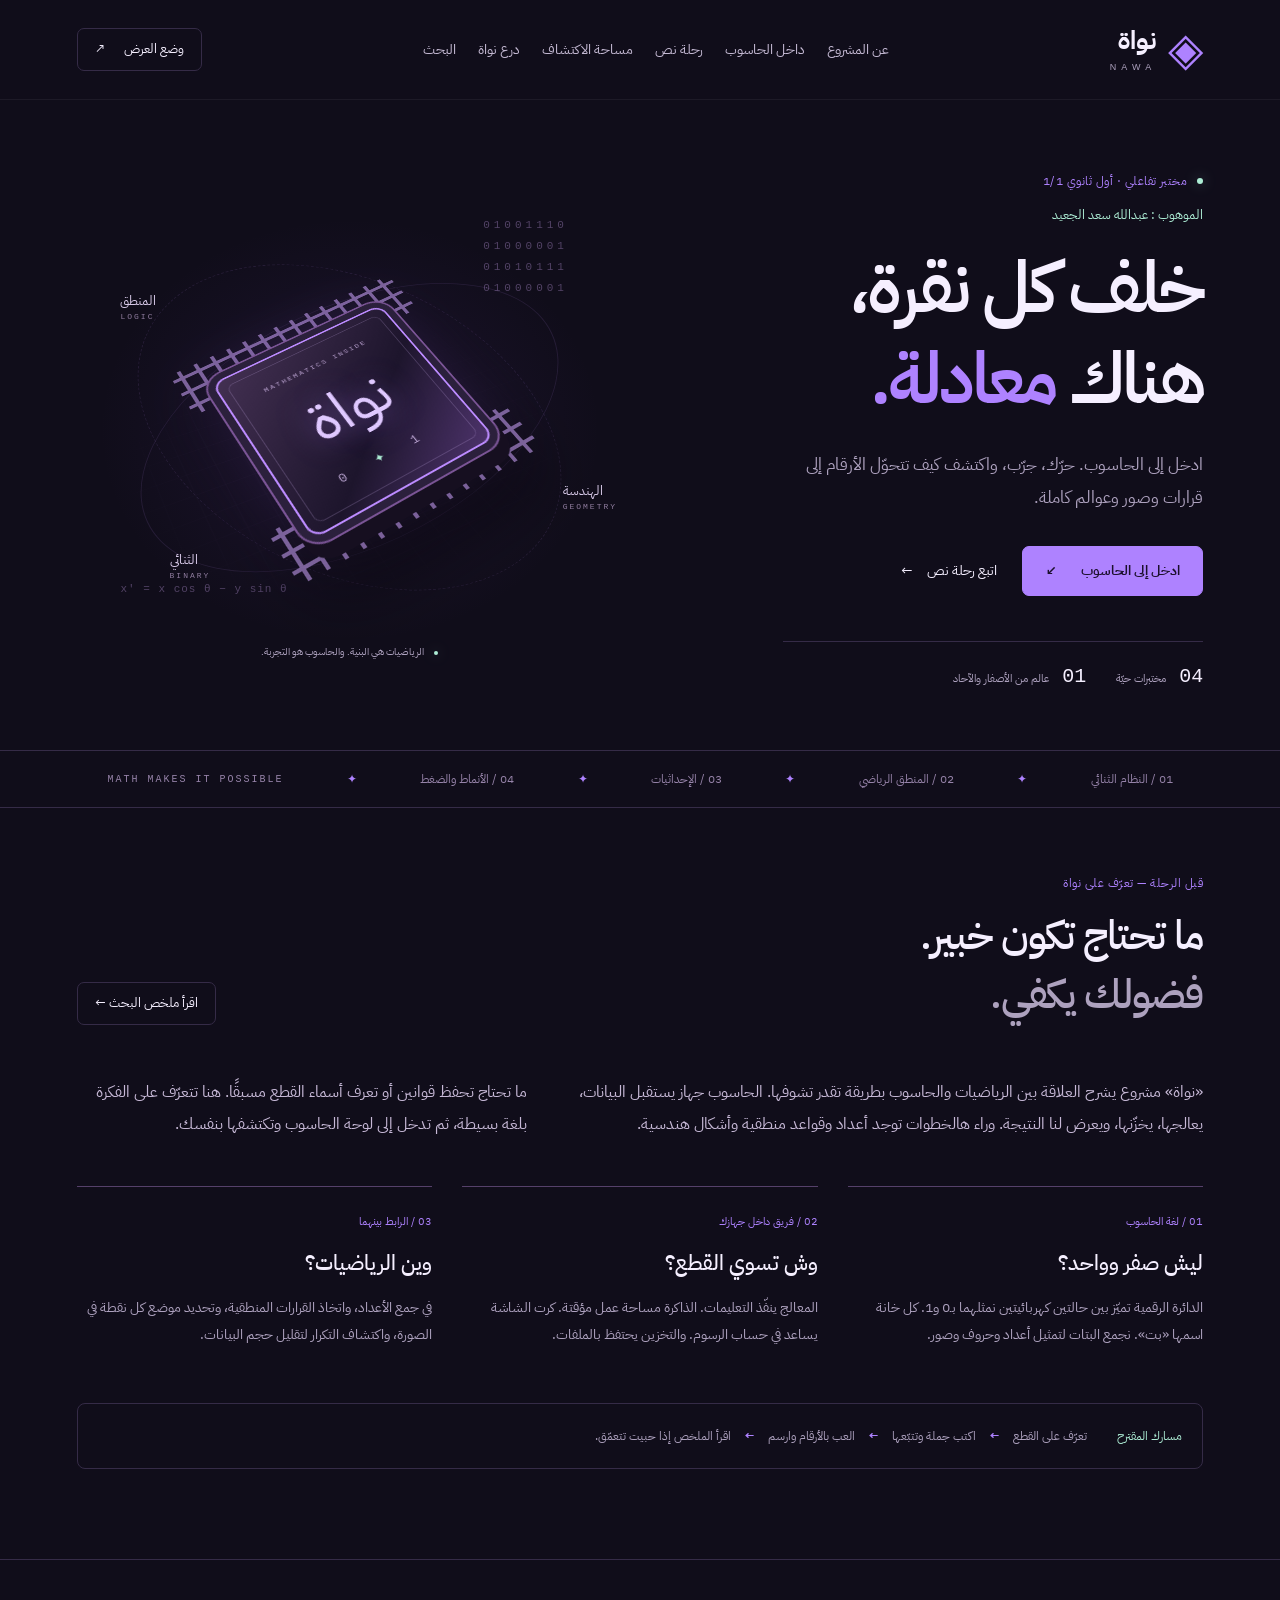
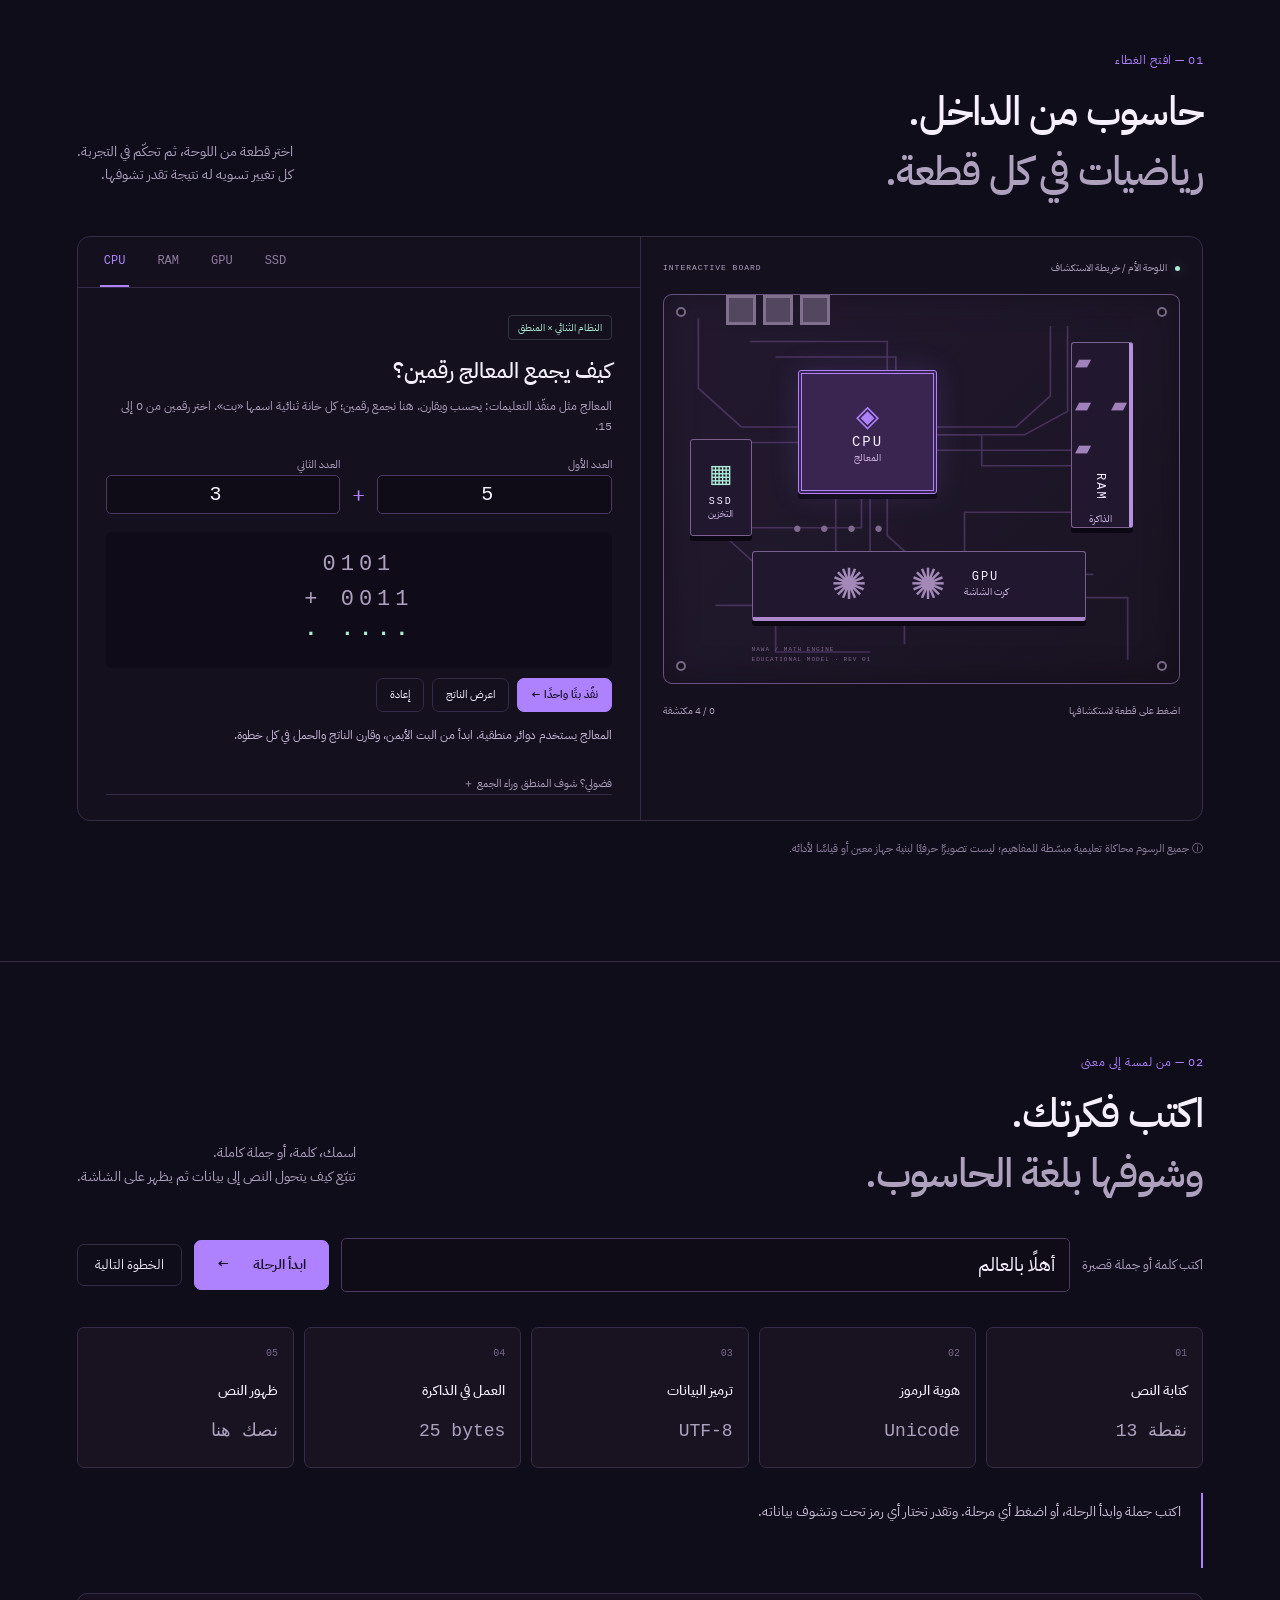
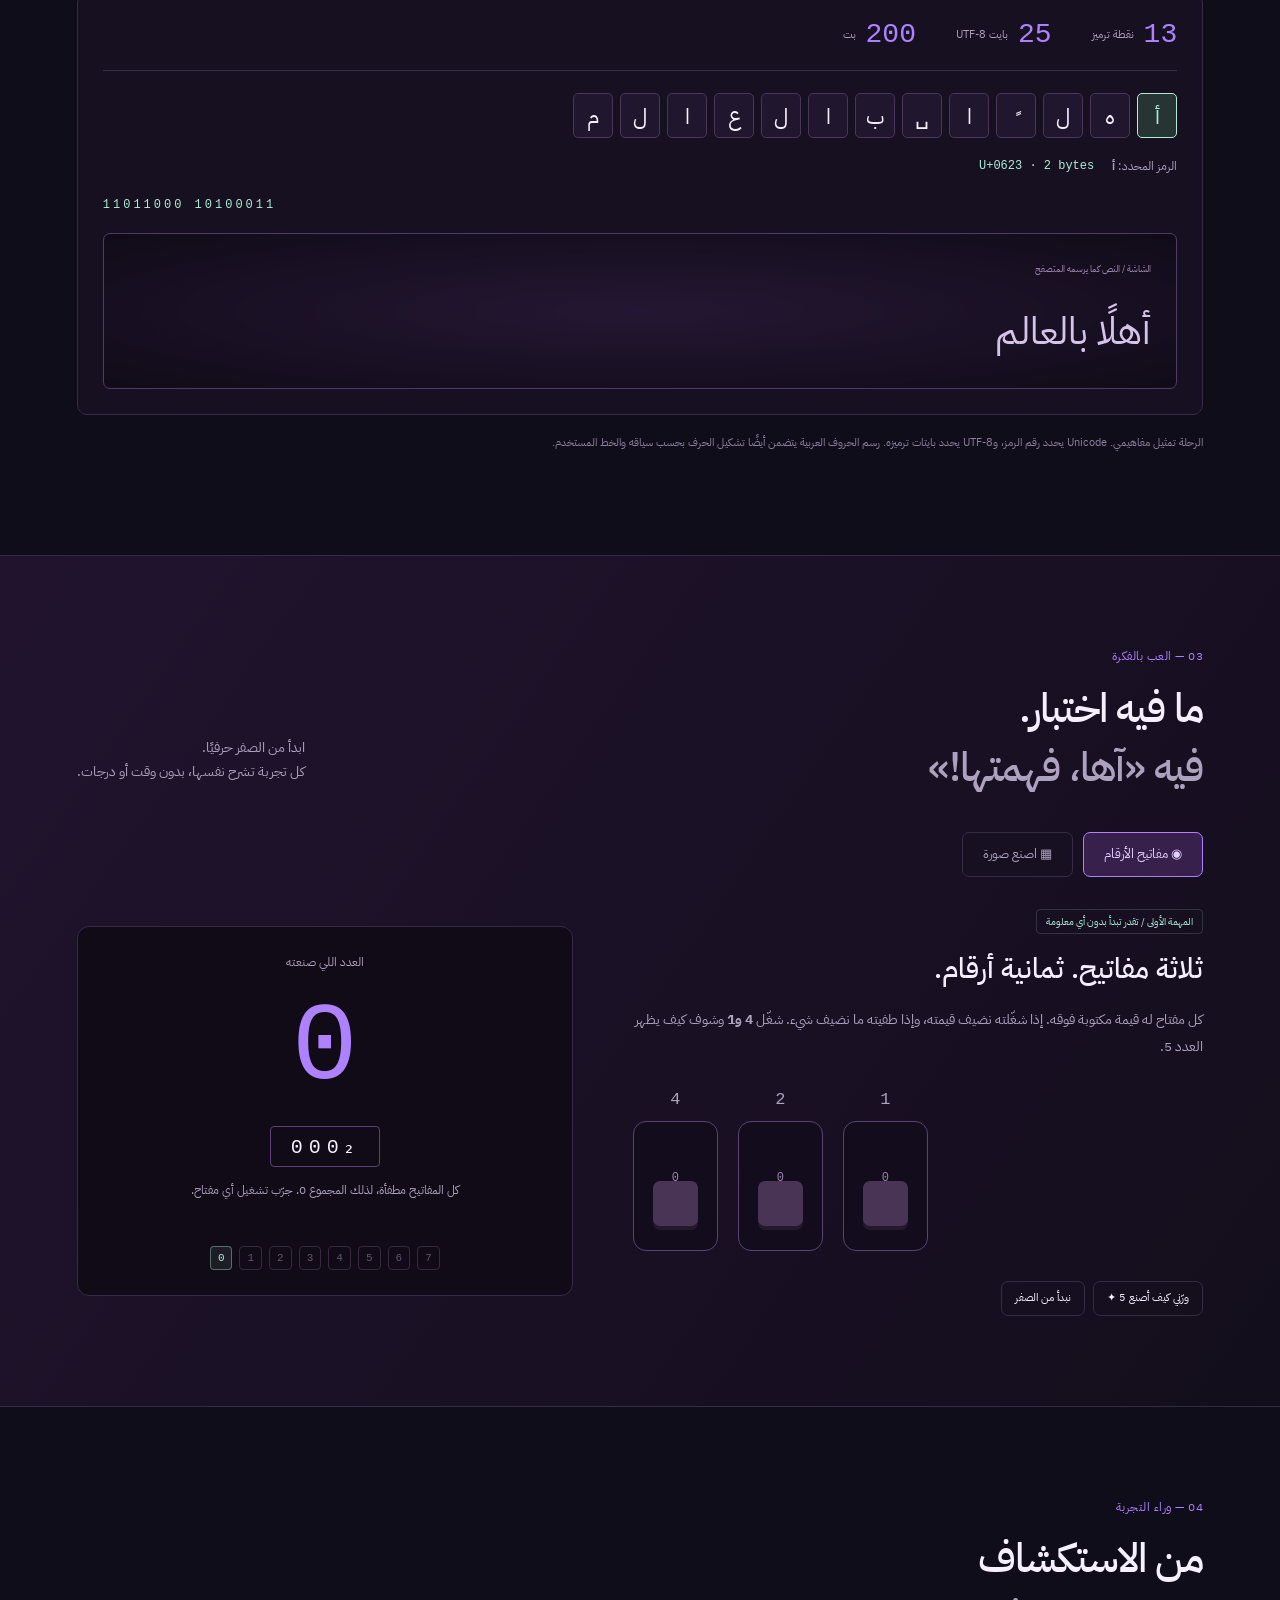
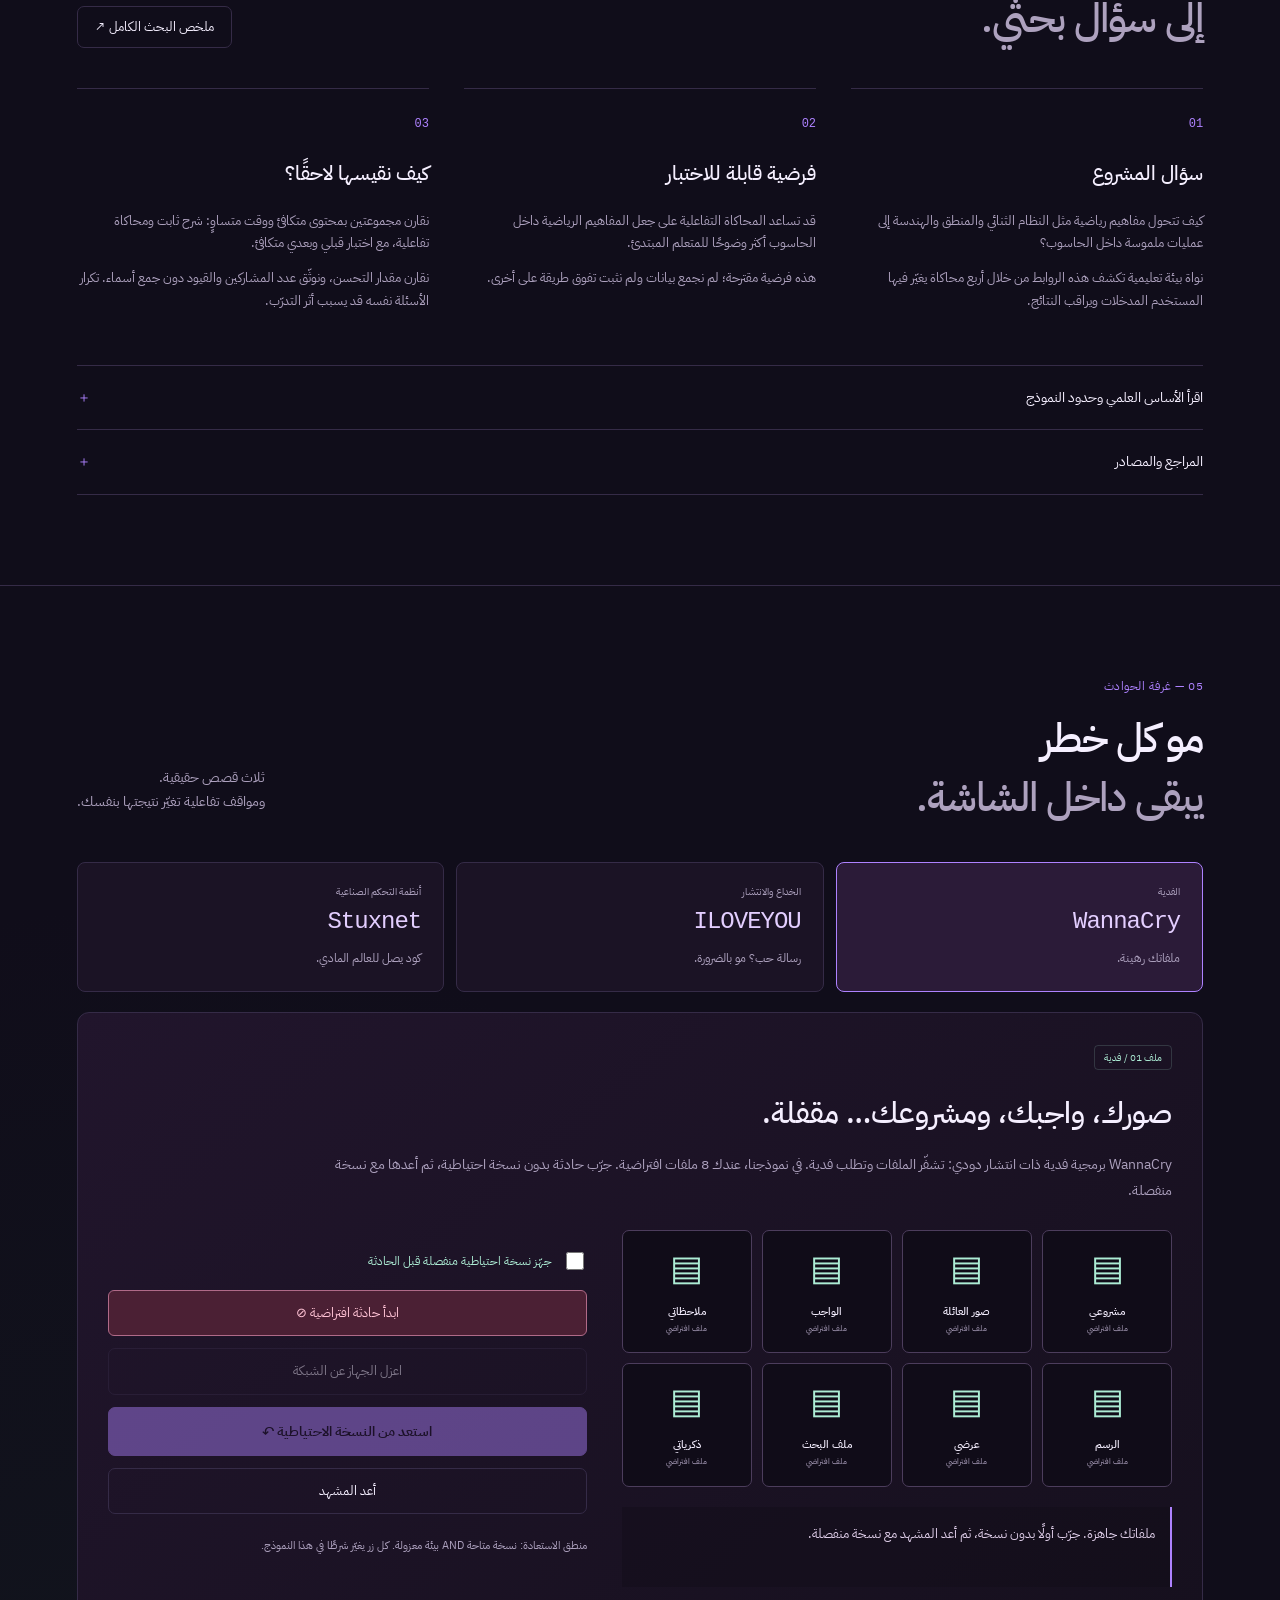
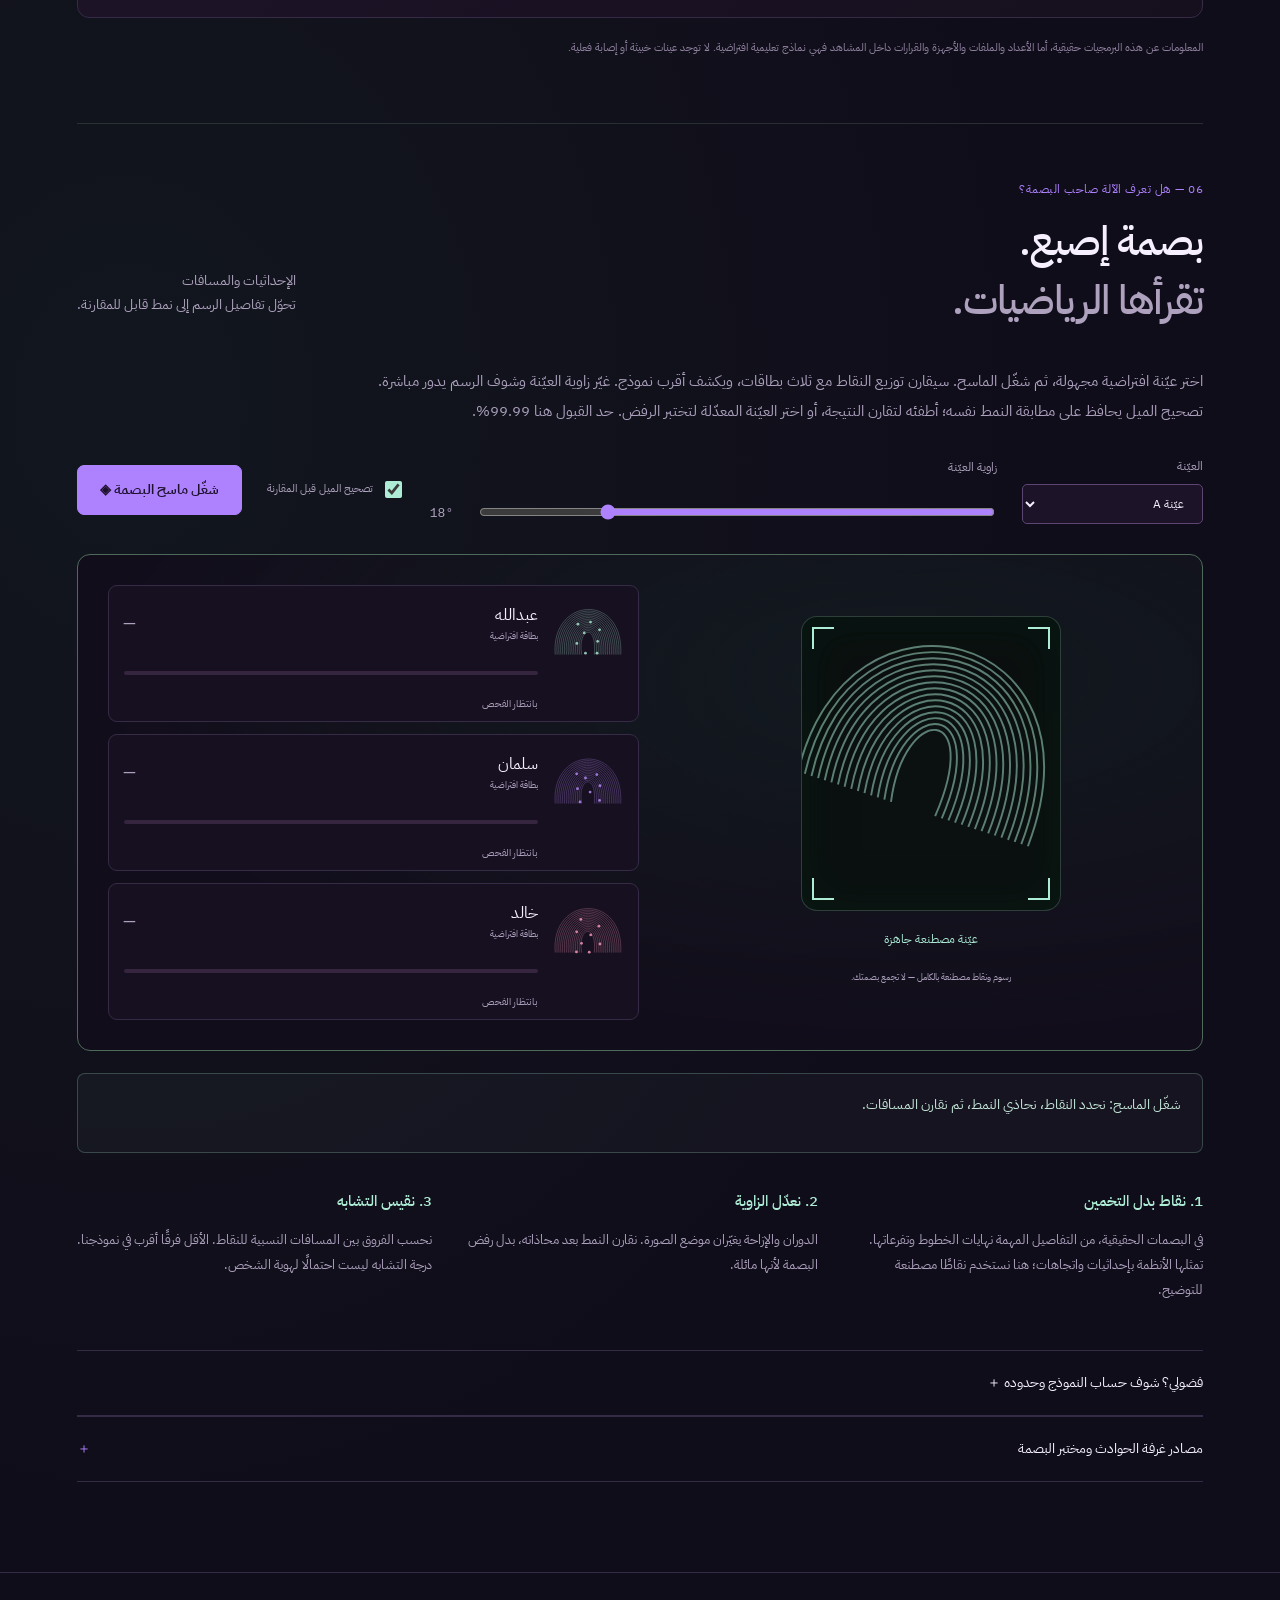
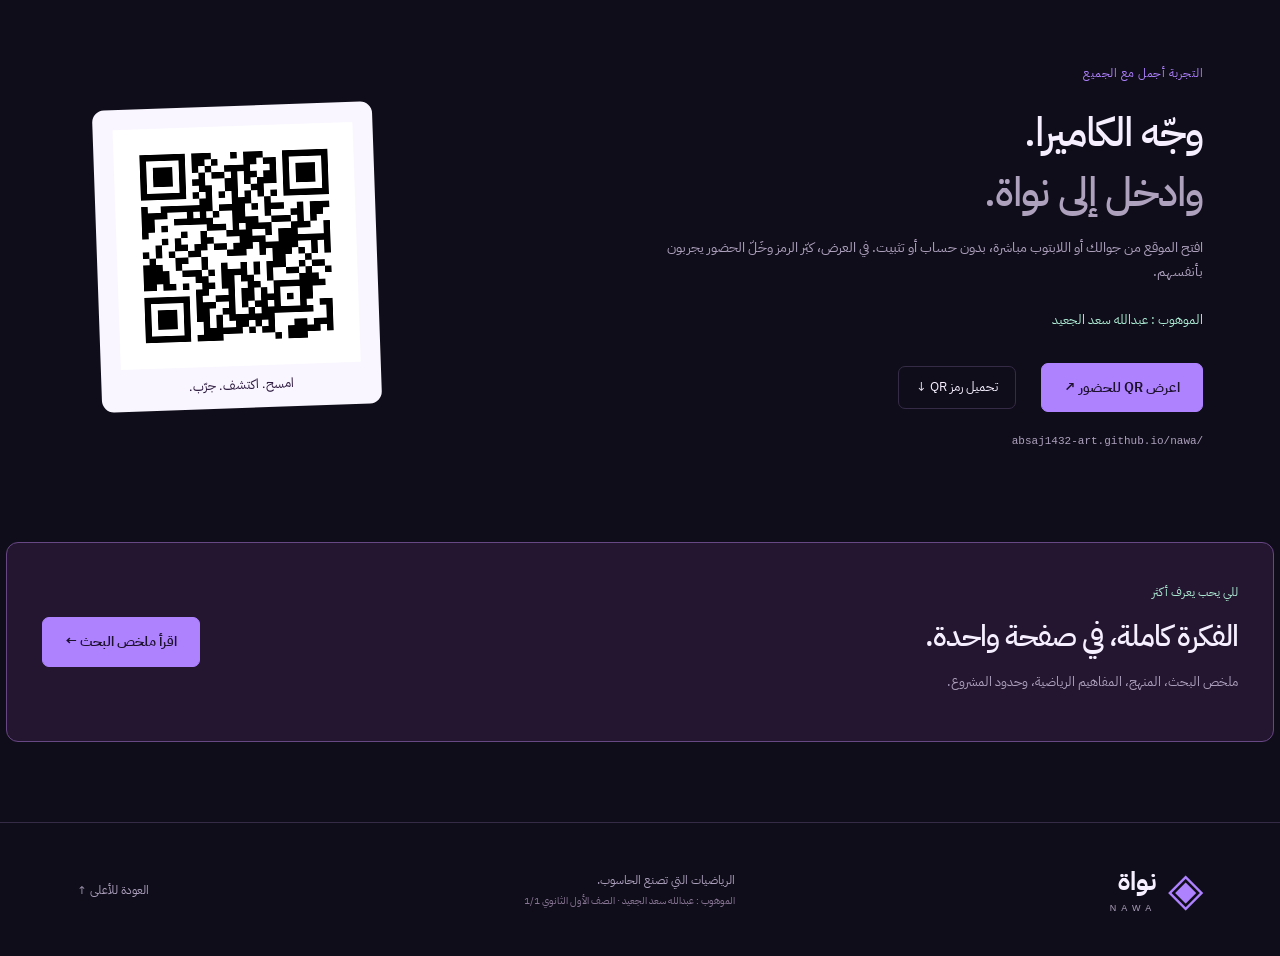
==== index.html @ b5d2e49b "Add files via upload" ====
<!doctype html>
<html lang="ar" dir="rtl"><head><meta charset="utf-8"><meta name="viewport" content="width=device-width,initial-scale=1"><meta name="theme-color" content="#100d1a"><meta name="description" content="نواة: مختبر تفاعلي يكشف كيف تبني الرياضيات عالم الحاسوب. مشروع أول ثانوي 1/1."><title>نواة | الرياضيات التي تصنع الحاسوب</title><link rel="stylesheet" href="style.css"><link rel="stylesheet" href="experience.css"><link rel="stylesheet" href="cyber.css"><link rel="stylesheet" href="biometric.css"></head>
<body>
<a class="skip" href="#main">انتقل للمحتوى</a>
<header><a class="brand" href="#home"><span class="brand-icon">◈</span><strong>نواة<span>NAWA</span></strong></a><nav aria-label="التنقل الرئيسي"><a href="#about">عن المشروع</a><a href="#explore">داخل الحاسوب</a><a href="#journey">رحلة نص</a><a href="#challenge">مساحة الاكتشاف</a><a href="#cyber">درع نواة</a><a href="#research">البحث</a></nav><button class="quiet" id="present">وضع العرض <span>↗</span></button></header>
<main id="main">
<section class="hero" id="home"><div class="hero-copy"><div class="eyebrow"><i></i> مختبر تفاعلي · أول ثانوي 1/1</div><p class="creator">الموهوب : عبدالله سعد الجعيد</p><h1>خلف كل نقرة،<br>هناك <em>معادلة.</em></h1><p>ادخل إلى الحاسوب. حرّك، جرّب، واكتشف كيف تتحوّل الأرقام إلى قرارات وصور وعوالم كاملة.</p><div class="actions"><a class="primary" href="#explore">ادخل إلى الحاسوب <span>↙</span></a><a class="text-link" href="#journey">اتبع رحلة نص <span>←</span></a></div><div class="hero-meta"><span><b>04</b> مختبرات حيّة</span><span><b>01</b> عالم من الأصفار والآحاد</span></div></div>
<div class="hero-art" aria-label="رسم تفاعلي لمعالج ومسارات إلكترونية"><div class="orbit o1"></div><div class="orbit o2"></div><div class="code-float f1">01001110<br>01000001<br>01010111<br>01000001</div><div class="code-float f2">x′ = x cos θ − y sin θ</div><div class="chip-stage"><div class="chip-pins"></div><div class="hero-chip"><small>MATHEMATICS INSIDE</small><span>نواة</span><b>0 <i>✦</i> 1</b></div></div><span class="art-label l1">المنطق <b>LOGIC</b></span><span class="art-label l2">الهندسة <b>GEOMETRY</b></span><span class="art-label l3">الثنائي <b>BINARY</b></span><div class="art-caption"><i></i> الرياضيات هي البنية. والحاسوب هو التجربة.</div></div>
</section>
<div class="ticker" aria-hidden="true"><span>01 / النظام الثنائي</span><i>✦</i><span>02 / المنطق الرياضي</span><i>✦</i><span>03 / الإحداثيات</span><i>✦</i><span>04 / الأنماط والضغط</span><i>✦</i><span>MATH MAKES IT POSSIBLE</span></div>
<section id="about" class="section about"><div class="section-heading"><div><div class="eyebrow">قبل الرحلة — تعرّف على نواة</div><h2>ما تحتاج تكون خبير.<br><span>فضولك يكفي.</span></h2></div><a class="quiet" href="summary.html">اقرأ ملخص البحث ←</a></div><div class="about-lead"><p>«نواة» مشروع يشرح العلاقة بين الرياضيات والحاسوب بطريقة تقدر تشوفها. الحاسوب جهاز يستقبل البيانات، يعالجها، يخزّنها، ويعرض لنا النتيجة. وراء هالخطوات توجد أعداد وقواعد منطقية وأشكال هندسية.</p><p>ما تحتاج تحفظ قوانين أو تعرف أسماء القطع مسبقًا. هنا تتعرّف على الفكرة بلغة بسيطة، ثم تدخل إلى لوحة الحاسوب وتكتشفها بنفسك.</p></div><div class="about-grid"><article><span>01 / لغة الحاسوب</span><h3>ليش صفر وواحد؟</h3><p>الدائرة الرقمية تميّز بين حالتين كهربائيتين نمثلهما بـ0 و1. كل خانة اسمها «بت». نجمع البتات لتمثيل أعداد وحروف وصور.</p></article><article><span>02 / فريق داخل جهازك</span><h3>وش تسوي القطع؟</h3><p>المعالج ينفّذ التعليمات. الذاكرة مساحة عمل مؤقتة. كرت الشاشة يساعد في حساب الرسوم. والتخزين يحتفظ بالملفات.</p></article><article><span>03 / الرابط بينهما</span><h3>وين الرياضيات؟</h3><p>في جمع الأعداد، واتخاذ القرارات المنطقية، وتحديد موضع كل نقطة في الصورة، واكتشاف التكرار لتقليل حجم البيانات.</p></article></div><div class="route-note"><span>مسارك المقترح</span><p>تعرّف على القطع <b>←</b> اكتب جملة وتتبّعها <b>←</b> العب بالأرقام وارسم <b>←</b> اقرأ الملخص إذا حبيت تتعمّق.</p></div></section>
<section id="explore" class="section"><div class="section-heading"><div><div class="eyebrow">01 — افتح الغطاء</div><h2>حاسوب من الداخل.<br><span>رياضيات في كل قطعة.</span></h2></div><p>اختر قطعة من اللوحة، ثم تحكّم في التجربة.<br>كل تغيير تسويه له نتيجة تقدر تشوفها.</p></div>
<div class="workbench"><div class="board-wrap"><div class="board-top"><span><i></i> اللوحة الأم / خريطة الاستكشاف</span><small>INTERACTIVE BOARD</small></div><div class="motherboard"><svg class="traces" viewBox="0 0 600 500" preserveAspectRatio="none" aria-hidden="true"><g fill="none" stroke="currentColor" stroke-width="2"><path d="M280 170H410L450 130V40M280 180H420L470 150V40M280 200H480M260 250V310L310 360H500M240 250V330L280 370V450M180 170H90L40 120V30M180 190H60V300L120 360M200 250V400H60M300 390H540V470M350 360V280H540M130 380V460H240"/><path d="M260 140V60H100M270 140V80H130M230 240V300H80M300 180H370V220H520"/></g></svg><div class="screw s1"></div><div class="screw s2"></div><div class="screw s3"></div><div class="screw s4"></div><div class="io" aria-hidden="true"><i></i><i></i><i></i></div><button class="part cpu active" data-lab="cpu"><span class="part-symbol">◈</span><b>CPU</b><small>المعالج</small></button><button class="part ram" data-lab="ram"><span class="ram-chips" aria-hidden="true">▰ ▰ ▰ ▰</span><b>RAM</b><small>الذاكرة</small></button><button class="part gpu" data-lab="gpu"><span class="fans" aria-hidden="true">✺　✺</span><b>GPU <small>كرت الشاشة</small></b></button><button class="part ssd" data-lab="ssd"><span aria-hidden="true">▦</span><b>SSD</b><small>التخزين</small></button><div class="board-print">NAWA / MATH ENGINE<br>EDUCATIONAL MODEL · REV 01</div><div class="capacitors" aria-hidden="true">● ● ● ●</div></div><div class="board-foot"><span>اضغط على قطعة لاستكشافها</span><span id="explored">0 / 4 مكتشفة</span></div></div>
<div class="lab-shell"><div class="lab-tabs" role="tablist" aria-label="المختبرات"><button role="tab" aria-selected="true" data-lab="cpu">CPU</button><button role="tab" aria-selected="false" data-lab="ram">RAM</button><button role="tab" aria-selected="false" data-lab="gpu">GPU</button><button role="tab" aria-selected="false" data-lab="ssd">SSD</button></div><div id="lab" aria-live="polite"></div></div></div><p class="model-note">ⓘ جميع الرسوم محاكاة تعليمية مبسّطة للمفاهيم؛ ليست تصويرًا حرفيًا لبنية جهاز معين أو قياسًا لأدائه.</p></section>
<section id="journey" class="section journey"><div class="section-heading"><div><div class="eyebrow">02 — من لمسة إلى معنى</div><h2>اكتب فكرتك.<br><span>وشوفها بلغة الحاسوب.</span></h2></div><p>اسمك، كلمة، أو جملة كاملة.<br>تتبّع كيف يتحول النص إلى بيانات ثم يظهر على الشاشة.</p></div><div class="journey-controls"><label for="letter">اكتب كلمة أو جملة قصيرة</label><input id="letter" value="أهلًا بالعالم" maxlength="160" autocomplete="off"><button class="primary" id="journey-start">ابدأ الرحلة <span>←</span></button><button class="quiet" id="journey-next">الخطوة التالية</button></div><div class="journey-track" id="journey-track"></div><div class="journey-detail" id="journey-detail" aria-live="polite"></div><div class="text-lab"><div class="text-stats" id="text-stats"></div><div class="symbol-strip" id="symbol-strip" aria-label="رموز النص"></div><div class="symbol-detail" id="symbol-detail" aria-live="polite"></div><div class="text-screen"><small>الشاشة / النص كما يرسمه المتصفح</small><p id="text-screen"></p></div></div><p class="model-note">الرحلة تمثيل مفاهيمي. Unicode يحدد رقم الرمز، وUTF-8 يحدد بايتات ترميزه. رسم الحروف العربية يتضمن أيضًا تشكيل الحرف بحسب سياقه والخط المستخدم.</p></section>
<section class="section playground" id="challenge"><div class="section-heading"><div><div class="eyebrow">03 — العب بالفكرة</div><h2>ما فيه اختبار.<br><span>فيه «آها، فهمتها!»</span></h2></div><p>ابدأ من الصفر حرفيًا.<br>كل تجربة تشرح نفسها، بدون وقت أو درجات.</p></div><div class="play-tabs" role="group" aria-label="اختيار مساحة الاكتشاف"><button class="active" data-play="bits">◉ مفاتيح الأرقام</button><button data-play="pixels">▦ اصنع صورة</button></div><div id="play-content"></div></section>
<section id="research" class="section research"><div class="section-heading"><div><div class="eyebrow">04 — وراء التجربة</div><h2>من الاستكشاف<br><span>إلى سؤال بحثي.</span></h2></div><a class="quiet" href="summary.html">ملخص البحث الكامل ↗</a></div><div class="research-grid"><article><span class="number">01</span><h3>سؤال المشروع</h3><p>كيف تتحول مفاهيم رياضية مثل النظام الثنائي والمنطق والهندسة إلى عمليات ملموسة داخل الحاسوب؟</p><p>نواة بيئة تعليمية تكشف هذه الروابط من خلال أربع محاكاة يغيّر فيها المستخدم المدخلات ويراقب النتائج.</p></article><article><span class="number">02</span><h3>فرضية قابلة للاختبار</h3><p>قد تساعد المحاكاة التفاعلية على جعل المفاهيم الرياضية داخل الحاسوب أكثر وضوحًا للمتعلم المبتدئ.</p><p>هذه فرضية مقترحة؛ لم نجمع بيانات ولم نثبت تفوق طريقة على أخرى.</p></article><article><span class="number">03</span><h3>كيف نقيسها لاحقًا؟</h3><p>نقارن مجموعتين بمحتوى متكافئ ووقت متساوٍ: شرح ثابت ومحاكاة تفاعلية، مع اختبار قبلي وبعدي متكافئ.</p><p>نقارن مقدار التحسن، ونوثّق عدد المشاركين والقيود دون جمع أسماء. تكرار الأسئلة نفسه قد يسبب أثر التدرّب.</p></article></div><details><summary>اقرأ الأساس العلمي وحدود النموذج <span>＋</span></summary><div class="details-content"><h3>الرياضيات هنا ليست أداة إضافية</h3><p>النظام الثنائي يمثل الأعداد بقوى العدد 2. والمنطق البولياني يصف عمليات على قيمتين؛ يمكن تمثيل هذه العمليات ببوابات منطقية. في الرسوم، تحدد الإحداثيات مواضع النقاط، وتغير التحويلات الهندسية أحجام الأشكال واتجاهاتها. وفي الضغط، نستفيد من التكرار لتمثيل البيانات بطريقة مختلفة قد تقلل حجمها.</p><h3>ما الذي نبسّطه؟</h3><p>المعالج هنا جامع من 4 بتات مع بت حمل، والذاكرة نموذج من 16 خانة لكل منها بايت. تجربة GPU تعرض تحويلًا هندسيًا ثنائي الأبعاد ولا تحاكي مسار التصيير كاملًا. الضغط بترميز التكرار RLE مثال لخوارزمية ضغط وليس وظيفة تنفذها وحدة SSD بالضرورة. قد يزيد الضغط حجم البيانات عند غياب التكرار. كل النتائج تُحسب من المدخلات داخل متصفحك.</p></div></details><details><summary>المراجع والمصادر <span>＋</span></summary><div class="source-links"><a href="https://www.khanacademy.org/a/bits-and-binary" target="_blank" rel="noopener">Khan Academy — الأعداد الثنائية ↗</a><a href="https://www.khanacademy.org/a/logic-gates" target="_blank" rel="noopener">Khan Academy — البوابات المنطقية ↗</a><a href="https://developer.mozilla.org/en-US/docs/Web/API/WebGL_API/Matrix_math_for_the_web" target="_blank" rel="noopener">MDN — التحويلات والمصفوفات في الرسوم ↗</a><a href="https://www.unicode.org/standard/WhatIsUnicode.html" target="_blank" rel="noopener">Unicode Consortium — ترميز الحروف ↗</a><a href="https://www.fileformat.info/mirror/egff/ch09_03.htm" target="_blank" rel="noopener">Encyclopedia of Graphics File Formats — RLE ↗</a></div></details></section>
<section id="cyber" class="section cyber-section"><div class="section-heading"><div><div class="eyebrow">05 — غرفة الحوادث</div><h2>مو كل خطر<br><span>يبقى داخل الشاشة.</span></h2></div><p>ثلاث قصص حقيقية.<br>ومواقف تفاعلية تغيّر نتيجتها بنفسك.</p></div><div class="threat-picks" role="group" aria-label="اختيار ملف الحادثة"><button data-case="wannacry" class="active" aria-pressed="true"><small>الفدية</small><strong>WannaCry</strong><span>ملفاتك رهينة.</span></button><button data-case="love" aria-pressed="false"><small>الخداع والانتشار</small><strong>ILOVEYOU</strong><span>رسالة حب؟ مو بالضرورة.</span></button><button data-case="stuxnet" aria-pressed="false"><small>أنظمة التحكم الصناعية</small><strong>Stuxnet</strong><span>كود يصل للعالم المادي.</span></button></div><div id="incident" class="incident" aria-live="polite"></div><p class="model-note">المعلومات عن هذه البرمجيات حقيقية، أما الأعداد والملفات والأجهزة والقرارات داخل المشاهد فهي نماذج تعليمية افتراضية. لا توجد عينات خبيثة أو إصابة فعلية.</p>
<div class="bio-lab" id="biometric"><div class="section-heading"><div><div class="eyebrow">06 — هل تعرف الآلة صاحب البصمة؟</div><h2>بصمة إصبع.<br><span>تقرأها الرياضيات.</span></h2></div><p>الإحداثيات والمسافات<br>تحوّل تفاصيل الرسم إلى نمط قابل للمقارنة.</p></div><p class="bio-intro">اختر عيّنة افتراضية مجهولة، ثم شغّل الماسح. سيقارن توزيع النقاط مع ثلاث بطاقات، ويكشف أقرب نموذج. غيّر زاوية العيّنة وشوف الرسم يدور مباشرة. تصحيح الميل يحافظ على مطابقة النمط نفسه؛ أطفئه لتقارن النتيجة، أو اختر العيّنة المعدّلة لتختبر الرفض. حد القبول هنا 99.99%.</p><div class="bio-controls"><label>العيّنة<select id="bio-sample"><option value="0">عيّنة A</option><option value="1">عيّنة B</option><option value="2">عيّنة C</option><option value="3">عيّنة غير مسجّلة</option><option value="4">عيّنة A معدّلة — اختبر الرفض</option></select></label><label class="bio-angle">زاوية العيّنة<input type="range" id="bio-angle" min="-35" max="35" value="18"><output id="bio-angle-value">18°</output></label><label class="bio-align"><input type="checkbox" id="bio-align" checked> تصحيح الميل قبل المقارنة</label><button class="primary" id="bio-scan">شغّل ماسح البصمة ◈</button></div><div class="bio-stage"><div class="bio-sample"><div class="scanner-frame" id="scanner-frame"><div id="sample-print"></div><div class="scan-beam"></div><span class="scanner-corner tl"></span><span class="scanner-corner tr"></span><span class="scanner-corner bl"></span><span class="scanner-corner br"></span></div><p id="bio-scan-state">جاهز لمسح عيّنة افتراضية</p><small>رسوم ونقاط مصطنعة بالكامل — لا تجمع بصمتك.</small></div><div class="bio-matches" id="bio-matches"></div></div><div class="bio-verdict" id="bio-verdict" aria-live="polite">شغّل الماسح لمتابعة المحاذاة والمقارنة، ثم اكتشف صاحب أقرب بطاقة.</div><div class="bio-math"><div><b>1. نقاط بدل التخمين</b><p>في البصمات الحقيقية، من التفاصيل المهمة نهايات الخطوط وتفرعاتها. تمثلها الأنظمة بإحداثيات واتجاهات؛ هنا نستخدم نقاطًا مصطنعة للتوضيح.</p></div><div><b>2. نعدّل الزاوية</b><p>الدوران والإزاحة يغيّران موضع الصورة. نقارن النمط بعد محاذاته، بدل رفض البصمة لأنها مائلة.</p></div><div><b>3. نقيس التشابه</b><p>نحسب الفروق بين المسافات النسبية للنقاط. الأقل فرقًا أقرب في نموذجنا. درجة التشابه ليست احتمالًا لهوية الشخص.</p></div></div><details><summary>فضولي؟ شوف حساب النموذج وحدوده ＋</summary><div class="details-content"><p>نطرح مركز النقاط لتصحيح الإزاحة، ونقسم على متوسط البعد عن المركز لتقريب الحجم. نجرب زوايا محاذاة، ونحسب متوسط المسافة الإقليدية بين النقاط ذات الترتيب نفسه، ونختار أقل خطأ. حد 99.99% اختيار صارم لهذه التجربة فقط، وليس معيارًا علميًا لتحديد هوية الأشخاص؛ الدرجة الأقل تعني عدم قبول المطابقة في النموذج، ولا تثبت وحدها أن الشخص مختلف. نفترض أن ترتيب النقاط متناظر بين النماذج، وهو تبسيط كبير؛ الأنظمة الحقيقية تستخرج السمات وتبحث عن التناظر وتقيس الجودة وتُقيّم أخطاء القبول والرفض.</p><div class="formula">d = √((x₂ − x₁)² + (y₂ − y₁)²)<br>Similarity = max(0, 100 × (1 − mean aligned distance))</div><p>الرسوم ليست بصمات بيومترية صالحة، والنقاط لا تُستخرج من صورة إصبع. نسبة التشابه مقياس توضيحي، لا دليل هوية ولا ضمان تفرّد أو دقة. هذه بصمة إصبع افتراضية؛ تختلف عن البصمة الرقمية للملف وعن تتبّع الأشخاص عبر الإنترنت.</p></div></details></div>
<details><summary>مصادر غرفة الحوادث ومختبر البصمة <span>＋</span></summary><div class="source-links"><a href="https://learn.microsoft.com/en-us/defender-endpoint/malware/worms-malware" target="_blank" rel="noopener">Microsoft — WannaCrypt والديدان ↗</a><a href="https://www.microsoft.com/en-us/wdsi/threats/malware-encyclopedia-description?Name=Worm:VBS/LoveLetter.B" target="_blank" rel="noopener">Microsoft — LoveLetter وILOVEYOU ↗</a><a href="https://www.enisa.europa.eu/news/enisa-news/stuxnet-analysis" target="_blank" rel="noopener">ENISA — تحليل Stuxnet وأنظمة التحكم ↗</a><a href="https://tsapps.nist.gov/trainingtool/FundamentalAFISSearching/MarkingMinutiae.html" target="_blank" rel="noopener">NIST — نهايات الخطوط وتفرعاتها في البصمات ↗</a><a href="https://www.cisa.gov/stopransomware/ransomware-guide" target="_blank" rel="noopener">CISA — الوقاية والتعافي من برمجيات الفدية ↗</a></div></details></section>

<section id="share" class="section share-section"><div class="share-copy"><div class="eyebrow">التجربة أجمل مع الجميع</div><h2>وجّه الكاميرا.<br><span>وادخل إلى نواة.</span></h2><p>افتح الموقع من جوالك أو اللابتوب مباشرة، بدون حساب أو تثبيت. في العرض، كبّر الرمز وخَلّ الحضور يجربون بأنفسهم.</p><p class="creator">الموهوب : عبدالله سعد الجعيد</p><div class="actions"><button class="primary" id="qr-show">اعرض QR للحضور ↗</button><a class="quiet" href="nawa-qr.png" download>تحميل رمز QR ↓</a></div><a class="site-url" href="https://absaj1432-art.github.io/nawa/">absaj1432-art.github.io/nawa/</a></div><a class="qr-preview" href="nawa-qr.png" aria-label="افتح رمز QR"><img src="nawa-qr.png" width="240" height="240" alt="رمز QR يفتح موقع نواة مباشرة"><span>امسح. اكتشف. جرّب.</span></a></section><section class="summary-cta"><div><small>للي يحب يعرف أكثر</small><h2>الفكرة كاملة، في صفحة واحدة.</h2><p>ملخص البحث، المنهج، المفاهيم الرياضية، وحدود المشروع.</p></div><a class="primary" href="summary.html">اقرأ ملخص البحث ←</a></section><dialog id="qr-dialog"><button class="quiet" id="qr-close">إغلاق ×</button><h2>جرّب نواة بنفسك</h2><img src="nawa-qr.png" alt="رمز الدخول إلى نواة" width="420" height="420"><p>افتح كاميرا جوالك ووجّهها إلى الرمز</p><small>الموهوب : عبدالله سعد الجعيد · أول ثانوي 1/1</small></dialog></main><footer><a class="brand" href="#home"><span class="brand-icon">◈</span><strong>نواة<span>NAWA</span></strong></a><p>الرياضيات التي تصنع الحاسوب.<br><small>الموهوب : عبدالله سعد الجعيد · الصف الأول الثانوي 1/1</small></p><a href="#home">العودة للأعلى ↑</a></footer><div id="toast" role="status"></div><script src="app.js"></script><script src="cyber.js"></script></body></html>
---- style.css ----
@import url('https://fonts.googleapis.com/css2?family=IBM+Plex+Sans+Arabic:wght@400;450;500;600;700&display=swap');
:root{--bg:#100d1a;--panel:#191423;--line:#352b47;--muted:#ada1be;--ink:#f5efff;--purple:#ae82ff;--mint:#adedd5;--font:'IBM Plex Sans Arabic',Tahoma,Arial,sans-serif}*{box-sizing:border-box}html{scroll-behavior:smooth;scroll-padding-top:100px}body{margin:0;background:var(--bg);color:var(--ink);font-family:var(--font);line-height:1.7}button,input,select{font:inherit}button,a,input,select{ -webkit-tap-highlight-color:transparent}button,a{touch-action:manipulation}button{cursor:pointer}a{color:inherit;text-decoration:none}button:focus-visible,a:focus-visible,input:focus-visible,select:focus-visible,summary:focus-visible{outline:3px solid var(--mint);outline-offset:5px}header{max-width:1440px;margin:auto;height:100px;padding:0 6%;display:flex;align-items:center;justify-content:space-between;border-bottom:1px solid #ffffff0e;gap:25px}.brand{display:flex;gap:12px;align-items:center}.brand-icon{font-size:46px;color:var(--purple);line-height:1}.brand strong{font-size:26px;line-height:1.1}.brand strong span{display:block;font:9px Arial;letter-spacing:5px;margin-top:7px;color:var(--muted)}nav{display:flex;gap:34px;font-size:14px;color:#c4b9d3}nav a:hover,.text-link:hover{color:var(--purple)}button{color:var(--ink);border:0}.quiet{border:1px solid var(--line);border-radius:7px;background:transparent;padding:9px 17px;font-size:13px;white-space:nowrap}.quiet:hover{background:#ffffff08;border-color:var(--purple)}.quiet span{margin-right:15px}.hero{max-width:1440px;margin:auto;min-height:650px;padding:65px 6% 55px;display:grid;grid-template-columns:1fr 1fr;gap:35px;align-items:center;overflow:hidden}.eyebrow{font-size:12px;letter-spacing:.5px;color:var(--purple);display:flex;gap:10px;align-items:center;margin-bottom:20px}.eyebrow i,.board-top i,.art-caption i{width:6px;height:6px;background:var(--mint);border-radius:50%;display:inline-block;box-shadow:0 0 14px #adedd570}.hero h1{font-size:clamp(48px,5.6vw,80px);line-height:1.27;letter-spacing:-3px;font-weight:600;margin:0 0 23px}.hero h1 em{font-style:normal;color:var(--purple)}.hero p{color:var(--muted);max-width:420px;font-size:17px;line-height:1.95}.actions{display:flex;gap:25px;align-items:center;margin-top:32px}.primary{display:inline-flex;align-items:center;justify-content:center;gap:24px;background:var(--purple);color:#1c102c;border:1px solid var(--purple);padding:12px 22px;border-radius:7px;font-weight:600;font-size:14px;transition:background .2s,transform .2s}.primary:hover{background:#c4a2ff;transform:translateY(-2px)}.text-link{font-size:14px}.text-link span{margin-right:12px}.hero-meta{display:flex;gap:30px;margin-top:45px;border-top:1px solid var(--line);padding-top:23px;max-width:420px;color:var(--muted);font-size:11px}.hero-meta b{color:var(--ink);font:20px monospace;margin-left:10px}.hero-art{position:relative;min-height:460px;direction:ltr;isolation:isolate;background:radial-gradient(ellipse at center,#6b3baa24,transparent 65%)}.hero-art:before{content:'';position:absolute;inset:10%;background-image:linear-gradient(#8e6bb010 1px,transparent 1px),linear-gradient(90deg,#8e6bb010 1px,transparent 1px);background-size:28px 28px;transform:perspective(600px) rotateX(48deg) rotateZ(-28deg);mask-image:radial-gradient(black,transparent 73%)}.chip-stage{position:absolute;top:95px;left:calc(50% - 115px);width:230px;height:230px;transform:perspective(800px) rotateX(35deg) rotateZ(-32deg);filter:drop-shadow(0 30px 35px #0009);animation:float 6s ease-in-out infinite}.hero-chip{position:absolute;inset:12px;background:linear-gradient(140deg,#433052,#1d152c 60%,#4d336b);border:2px solid #bc8bff;border-radius:14px;box-shadow:0 0 0 8px #2b203c,0 0 0 10px #7a5495,0 16px 0 10px #160f20,0 0 70px #a46cff38;display:flex;align-items:center;justify-content:center;flex-direction:column;overflow:hidden}.hero-chip:before{content:'';position:absolute;inset:9px;border:1px solid #d9bdff33;border-radius:8px}.hero-chip small{font:8px monospace;letter-spacing:2px;color:#b8a0ce}.hero-chip>span{font-size:65px;line-height:1.8;color:#dfc8ff;text-shadow:0 0 30px #b784ff80}.hero-chip b{font:13px monospace;letter-spacing:12px;color:#b7a1ce}.hero-chip i{font-style:normal;color:var(--mint)}.chip-pins{position:absolute;inset:-20px;background:repeating-linear-gradient(90deg,transparent 0 8px,#b390db 8px 12px,transparent 12px 19px);mask-image:linear-gradient(black 0 22%,transparent 22% 78%,black 78%);opacity:.65}.chip-pins:after{content:'';position:absolute;inset:0;background:inherit;transform:rotate(90deg)}.orbit{position:absolute;left:9%;top:12%;width:82%;height:75%;border:1px solid #9c74c526;border-radius:50%;transform:rotate(-25deg) scaleY(.7)}.o2{transform:rotate(25deg) scaleY(.85);border-style:dashed}.code-float{position:absolute;font:11px/1.9 monospace;letter-spacing:4px;color:#9f80be75}.f1{top:15px;right:10%}.f2{bottom:60px;left:8%;letter-spacing:1px}.art-label{position:absolute;font-size:13px;color:#d8cae9}.art-label b{display:block;font:8px monospace;letter-spacing:2px;color:#8f7c9e}.l1{top:90px;left:8%}.l2{right:1%;top:280px}.l3{left:17%;bottom:80px}.art-caption{position:absolute;bottom:0;left:0;right:0;text-align:center;font-size:10px;color:var(--muted);direction:rtl}.art-caption i{width:4px;height:4px;margin-left:8px}.ticker{display:flex;align-items:center;justify-content:space-evenly;gap:20px;border-block:1px solid var(--line);padding:18px 5%;color:#9683a9;font-size:12px;overflow:hidden;white-space:nowrap}.ticker i{color:var(--purple);font-style:normal}.ticker span:last-child{font:10px monospace;letter-spacing:2px}.section{max-width:1440px;margin:auto;padding:90px 6%}.section-heading{display:flex;justify-content:space-between;gap:30px;align-items:flex-end;margin-bottom:35px}.section-heading .eyebrow{margin-bottom:12px}h2{font-size:clamp(30px,3.2vw,45px);font-weight:500;line-height:1.45;margin:0;letter-spacing:-1px}h2 span{color:var(--muted)}.section-heading p,.challenge>div>p{font-size:14px;color:var(--muted)}.workbench{display:grid;grid-template-columns:1fr 1fr;border:1px solid var(--line);border-radius:13px;overflow:hidden;background:#15101e}.board-wrap{padding:22px;border-left:1px solid var(--line)}.board-top,.board-foot{display:flex;justify-content:space-between;align-items:center;font-size:10px;color:var(--muted);gap:8px}.board-top i{margin-left:6px;width:5px;height:5px}.board-top small{font:8px monospace;letter-spacing:1px}.board-foot{margin-top:18px}.motherboard{height:390px;margin-top:18px;border:1px solid #66527d;border-radius:9px;position:relative;background:linear-gradient(135deg,#241a31,#191321);direction:ltr;box-shadow:inset 0 0 35px #0005;overflow:hidden}.traces{position:absolute;inset:0;width:100%;height:100%;color:#684882;opacity:.55}.screw{position:absolute;width:10px;height:10px;border:2px solid #786885;border-radius:50%;background:#16101d}.s1{top:12px;left:12px}.s2{right:12px;top:12px}.s3{bottom:12px;right:12px}.s4{bottom:12px;left:12px}.part{position:absolute;background:#21172f;border:1px solid #79608e;box-shadow:0 5px 0 #0c0813;transition:all .25s;text-align:center;display:flex;align-items:center;justify-content:center;flex-direction:column;gap:0;border-radius:3px}.part:hover,.part.active{border-color:var(--purple);background:#3a2450;box-shadow:0 0 30px #af80ff26,0 5px 0 #0c0813;transform:translateY(-3px)}.part b{font:14px monospace;letter-spacing:2px}.part small{display:block;font:10px var(--font);color:#cbb4e0;letter-spacing:0}.cpu{left:26%;top:20%;width:27%;height:32%;border:4px double #9270aa}.part-symbol{font-size:30px;color:var(--purple);line-height:1.2}.ram{right:9%;top:12%;height:48%;width:12%;border-right:4px solid #b690dc}.ram b{writing-mode:vertical-lr;font-size:12px}.ram small{margin-top:10px}.ram-chips{writing-mode:vertical-lr;color:#a081ba;font-size:21px;letter-spacing:7px}.gpu{left:17%;top:66%;width:65%;height:18%;flex-direction:row;gap:18px;border-bottom:4px solid #ad88ce}.fans{font-size:43px;color:#a389b8;line-height:1;white-space:nowrap}.gpu b{font-size:12px}.ssd{left:5%;top:37%;width:12%;height:25%}.ssd>span{font-size:25px;color:var(--mint)}.ssd b{font-size:10px}.ssd small{font-size:9px}.board-print{position:absolute;bottom:18px;left:17%;font:6px/1.7 monospace;color:#7d668f;letter-spacing:1px}.io{position:absolute;top:0;left:12%;display:flex;gap:7px}.io i{width:30px;height:30px;background:#53475f;border:3px solid #80708d}.capacitors{position:absolute;left:25%;top:57%;font-size:15px;letter-spacing:7px;color:#7f698f}.lab-shell{min-width:0;display:flex;flex-direction:column}.lab-tabs{display:flex;border-bottom:1px solid var(--line);padding:0 22px;direction:ltr;gap:24px}.lab-tabs button{padding:17px 4px;background:transparent;color:#8f7b9f;font:12px monospace;border-bottom:2px solid transparent}.lab-tabs button[aria-selected=true]{color:var(--purple);border-color:var(--purple)}#lab{padding:25px 28px;flex:1}#lab h3{font-size:22px;font-weight:500;margin:0 0 6px}#lab .lab-desc{font-size:12px;color:var(--muted);margin:0 0 20px}.tag{font-size:10px;color:var(--mint);padding:3px 9px;border:1px solid #adedd52b;border-radius:4px;display:inline-block;margin-bottom:12px}.input-row{display:flex;align-items:center;gap:12px}.input-row label{font-size:11px;color:var(--muted);flex:1}.input-row input,.input-row select,.journey-controls input,.rle-input{width:100%;background:#0f0b17;color:var(--ink);border:1px solid #4b395f;border-radius:5px;padding:7px 12px;outline-offset:2px}.input-row input[type=number]{direction:ltr;text-align:center;font:20px monospace}.input-row>span{font-size:22px;color:var(--purple);padding-top:20px}.binary-display{margin:18px 0 10px;border-radius:6px;background:#100b18;padding:15px;direction:ltr;font:22px/1.6 monospace;letter-spacing:5px;text-align:center}.binary-display span{color:var(--muted)}.binary-display strong{color:var(--mint)}.lab-actions{display:flex;gap:8px;flex-wrap:wrap}.lab-actions button{padding:7px 13px;font-size:11px}.explain{font-size:12px;color:#c7b8d7;margin:13px 0 0;min-height:42px}.formula{direction:ltr;font:12px/1.8 monospace;color:var(--mint);background:#adedd506;padding:9px 12px;border-right:2px solid #adedd54d;margin:13px 0 0;overflow-wrap:anywhere}.bit-buttons{display:flex;direction:ltr;gap:5px;margin:15px 0}.bit-buttons button{flex:1;padding:7px 1px;background:#100b18;border:1px solid #463253;border-radius:3px;font:17px monospace}.bit-buttons button.on{background:#553375;color:#e9d3ff;border-color:#ad80df}.memory-grid{display:grid;grid-template-columns:repeat(8,1fr);gap:4px;direction:ltr;margin:15px 0}.memory-grid button{padding:5px 0;background:#110d19;border:1px solid #40314f;border-radius:3px;font:11px monospace;color:#b6a4c9}.memory-grid button small{display:block;font-size:8px;color:#80708d}.memory-grid button.selected{border-color:var(--mint);color:var(--mint)}.gpu-canvas{width:100%;height:180px;display:block;background:#110c1b;border:1px solid #34243f;border-radius:5px;touch-action:none}.range-row{display:grid;grid-template-columns:60px 1fr 48px;align-items:center;gap:12px;font-size:10px;margin-top:7px;color:var(--muted)}input[type=range]{accent-color:var(--purple);width:100%}.range-row output{font:11px monospace;color:var(--ink);direction:ltr}.rle-input{direction:ltr;letter-spacing:3px;resize:none;height:65px;font:18px monospace}.metrics{display:flex;gap:15px;margin:12px 0}.metrics>div{background:#100b18;flex:1;padding:9px;text-align:center;border-radius:5px}.metrics b{display:block;font:21px monospace;color:var(--mint)}.metrics small{font-size:9px;color:var(--muted)}.rle-result{direction:ltr;color:var(--purple);font:14px/1.8 monospace;overflow-wrap:anywhere}.model-note{font-size:11px!important;line-height:1.9;color:#8f809f!important;margin-top:18px}.journey{border-top:1px solid var(--line)}.journey-controls{display:flex;align-items:center;gap:12px;margin-bottom:35px}.journey-controls label{font-size:13px;color:var(--muted)}.journey-controls input{width:75px;text-align:center;font-size:23px;padding:4px}.journey-track{display:grid;grid-template-columns:repeat(5,1fr);gap:10px}.journey-step{padding:20px 15px;background:#191321;border:1px solid var(--line);border-radius:7px;text-align:right;position:relative;min-width:0}.journey-step .step-num{display:block;font:10px monospace;color:#79668b;margin-bottom:20px}.journey-step strong{display:block;font-size:14px;font-weight:500}.journey-step .step-value{display:block;font:18px/1.8 monospace;color:var(--muted);margin-top:12px;direction:ltr;overflow-wrap:anywhere}.journey-step.active{border-color:var(--purple);background:#261a38;box-shadow:0 0 35px #9f6dff0a}.journey-step.active .step-value{color:var(--mint)}.journey-step.done{border-color:#adedd543}.journey-detail{min-height:75px;border-right:2px solid var(--purple);margin-top:25px;padding:7px 20px;color:#c9bdd7;font-size:14px}.challenge{display:grid;grid-template-columns:1fr 1fr;gap:70px;background:linear-gradient(115deg,#20132f,#15101e);border-block:1px solid var(--line);max-width:none;padding-inline:max(6%,calc((100vw - 1268px)/2))}.score-mark{font:70px monospace;color:var(--purple);margin-top:30px}.score-mark small{font-size:25px;color:#6d5a80}.quiz-card{border:1px solid #56406d;border-radius:10px;background:#140e1f;padding:30px;align-self:center;min-height:330px}.quiz-top{display:flex;justify-content:space-between;color:var(--muted);font-size:10px;border-bottom:1px solid var(--line);padding-bottom:15px}#quiz h3{font-size:22px;font-weight:500;line-height:1.7;margin-top:26px}#quiz p{font-size:13px;color:var(--muted)}.answers{display:grid;grid-template-columns:1fr 1fr;gap:10px;direction:ltr}.answers button{padding:12px;background:#22172f;border:1px solid var(--line);border-radius:5px;font-size:15px}.answers button:hover{border-color:var(--purple);background:#38224c}.quiz-review{font-size:12px;color:var(--muted);max-height:240px;overflow:auto;margin-bottom:18px}.quiz-review p{border-bottom:1px solid var(--line);padding-bottom:10px}.quiz-review b{color:var(--ink)}.research-grid{display:grid;grid-template-columns:repeat(3,1fr);gap:35px;margin:40px 0}.research-grid article{border-top:1px solid var(--line);padding-top:20px}.number{font:12px monospace;color:var(--purple)}.research-grid h3{font-size:20px;font-weight:500}.research-grid p{font-size:13px;color:var(--muted)}details{border-top:1px solid var(--line);padding:20px 0}details:last-child{border-bottom:1px solid var(--line)}summary{cursor:pointer;list-style:none;display:flex;justify-content:space-between;font-size:14px}summary span{color:var(--purple)}.details-content{color:var(--muted);font-size:13px;max-width:900px;padding-top:15px}.details-content h3{color:var(--ink);font-size:16px}.source-links{display:grid;gap:10px;padding-top:20px;direction:rtl;color:var(--muted);font-size:13px}.source-links a:hover{color:var(--purple)}footer{max-width:1440px;padding:35px 6%;margin:auto;border-top:1px solid var(--line);display:flex;align-items:center;justify-content:space-between;gap:30px}footer p{font-size:12px;color:var(--muted)}footer small{font-size:10px;color:#897696}footer>a:last-child{font-size:12px;color:var(--muted)}#toast{position:fixed;bottom:25px;left:50%;transform:translate(-50%,20px);background:#dcc4ff;color:#20122e;border-radius:7px;padding:10px 22px;opacity:0;transition:all .2s;pointer-events:none;font-size:13px;z-index:50}#toast.show{opacity:1;transform:translate(-50%,0)}.skip{position:fixed;top:-80px;right:20px;z-index:99;background:var(--purple);padding:10px;color:#100d1a}.skip:focus{top:10px}.presentation header nav{display:none}.presentation .model-note{font-size:12px!important}@keyframes float{50%{transform:perspective(800px) rotateX(35deg) rotateZ(-32deg) translateY(-12px)}}@media(min-width:1500px){.hero{min-height:710px}}@media(max-width:1000px){header{padding-inline:4%;gap:15px}nav{gap:18px}.hero{padding-inline:4%;gap:15px}.hero h1{font-size:57px}.hero-art{min-height:440px}.section{padding:65px 4%}.workbench{grid-template-columns:45% 55%}.board-wrap{padding:15px}.motherboard{height:400px}.fans{font-size:30px}.gpu{gap:7px}.board-top small{display:none}#lab{padding:22px 18px}.journey-step{padding:15px 10px}.journey-step strong{font-size:12px}.challenge{gap:35px}.research-grid{gap:22px}}@media(max-width:720px){html{scroll-padding-top:30px}header{height:78px;padding-inline:5%}.brand strong{font-size:23px}.brand-icon{font-size:36px}nav{gap:16px}nav a{font-size:11px}nav a:last-child{display:none}header>.quiet{display:none}.hero{grid-template-columns:1fr;padding:45px 6% 25px;gap:0}.hero h1{font-size:57px}.hero p{font-size:15px}.hero-meta{margin-top:28px}.hero-art{min-height:370px;margin-top:5px}.chip-stage{top:65px;transform:perspective(800px) rotateX(35deg) rotateZ(-32deg) scale(.85);animation:none}.l1{top:65px}.l2{top:220px}.l3{bottom:65px}.f2{bottom:45px}.ticker{justify-content:flex-start;padding:14px 6%;font-size:10px;gap:22px}.ticker span:nth-of-type(n+4),.ticker i:nth-of-type(n+3){display:none}.section{padding:55px 6%}.section-heading{display:block;margin-bottom:25px}.section-heading p{font-size:12px}.section-heading .quiet{margin-top:20px}h2{font-size:32px}.workbench{grid-template-columns:1fr}.board-wrap{border-left:0;border-bottom:1px solid var(--line);padding:18px}.motherboard{height:300px}.board-top small{display:block}.gpu{gap:20px}.fans{font-size:40px}.lab-shell{min-height:490px}#lab{padding:22px}.lab-tabs{justify-content:space-between}.journey-controls{flex-wrap:wrap;gap:9px}.journey-controls label{width:calc(100% - 90px)}.journey-controls .primary{flex:1}.journey-controls .quiet{flex:1}.journey-track{grid-template-columns:1fr;gap:8px}.journey-step{display:flex;align-items:center;gap:14px;padding:13px;min-height:64px}.journey-step .step-num{margin:0}.journey-step .step-value{margin:0  auto 0 0;font-size:14px;max-width:42%;text-align:left}.journey-step strong{font-size:13px}.journey-detail{font-size:13px}.challenge{grid-template-columns:1fr;gap:20px}.score-mark{margin:15px 0;font-size:50px}.quiz-card{padding:22px}.research-grid{grid-template-columns:1fr;gap:15px}.research-grid h3{margin:8px 0}.research-grid p{margin:8px 0}footer{padding:25px 6%;flex-wrap:wrap;gap:15px}footer p{font-size:10px}footer>a:last-child{width:100%;text-align:center}.actions{gap:20px}.primary{padding:11px 17px;font-size:12px}.text-link{font-size:12px}.hero-meta{gap:16px;font-size:10px}}@media(prefers-reduced-motion:reduce){html{scroll-behavior:auto}*,*:before,*:after{animation:none!important;transition:none!important}}@media print{body{background:white;color:#111}header,.hero,.ticker,#explore,#journey,#challenge,footer,#toast,.research .quiet{display:none}.research{padding:0;max-width:none}.research-grid{display:block}.research-grid article{break-inside:avoid}h2 span,.research p,.details-content,.source-links{color:#333!important}details{display:block}details>*{display:block!important}.research h2{font-size:26px}.eyebrow,.number{color:#604080}a{color:#222}.source-links a:after{content:' (' attr(href) ')';font-size:9px;direction:ltr}summary span{display:none}}
---- experience.css ----
.creator{color:var(--mint)!important;font-size:13px!important;margin:0 0 16px!important}.hero .eyebrow{margin-bottom:10px}nav{gap:22px}.about{border-bottom:1px solid var(--line);padding-top:65px}.about-lead{display:grid;grid-template-columns:1.4fr 1fr;gap:45px;color:#c7b9d7;font-size:16px;line-height:2}.about-grid{display:grid;grid-template-columns:repeat(3,1fr);gap:30px;margin-top:30px}.about-grid article{border-top:1px solid #55406a;padding:20px 0}.about-grid article>span{color:var(--purple);font-size:11px}.about-grid h3{font-size:21px;font-weight:500;margin:12px 0}.about-grid p{font-size:14px;color:var(--muted);line-height:1.9}.route-note{display:flex;align-items:center;gap:30px;border:1px solid var(--line);border-radius:8px;padding:10px 20px;margin-top:20px}.route-note>span{font-size:12px;color:var(--mint);white-space:nowrap}.route-note p{font-size:12px;color:var(--muted)}.route-note b{color:var(--purple);margin:0 10px}.advanced{padding:8px 0 0;border:0}.advanced summary{font-size:11px;color:var(--muted)}.journey-controls{flex-wrap:wrap}.journey-controls input{width:auto;min-width:180px;flex:1;text-align:right;font-size:19px;padding:10px 14px}.text-lab{margin-top:25px;border:1px solid var(--line);border-radius:10px;padding:25px;overflow:hidden;background:#171020}.text-stats{display:flex;gap:40px;padding-bottom:20px;border-bottom:1px solid var(--line)}.text-stats>div{display:flex;align-items:center;gap:10px}.text-stats b{color:var(--purple);font:28px monospace}.text-stats span{font-size:11px;color:var(--muted)}.symbol-strip{display:flex;flex-wrap:wrap;gap:7px;margin-top:22px;max-height:170px;overflow:auto}.symbol-strip button{min-width:40px;height:45px;padding:4px 10px;border:1px solid #4a355b;border-radius:5px;background:#20162d;font-size:22px}.symbol-strip button.selected{color:var(--mint);border-color:var(--mint);background:#263433}.symbol-detail{display:flex;gap:18px;flex-wrap:wrap;padding:18px 0;color:var(--muted);font-size:12px}.symbol-detail code{color:var(--mint);direction:ltr}.binary-line{flex-basis:100%;letter-spacing:3px;overflow-wrap:anywhere}.text-screen{padding:20px 25px;background:radial-gradient(ellipse at center,#38214f66,#100b18);border:1px solid #503b68;border-radius:7px}.text-screen small{font:9px var(--font);color:#9d87b0}.text-screen p{font-size:clamp(23px,3vw,40px);line-height:1.9;min-height:65px;margin:14px 0 0;overflow-wrap:anywhere;white-space:pre-wrap;color:#d6c3e8;transition:color .4s,text-shadow .4s}.text-screen p.lit{color:#d8ffef;text-shadow:0 0 24px #adedd544}.playground{border-block:1px solid var(--line);background:linear-gradient(125deg,#21132e,#130e1c);max-width:none;padding-inline:max(6%,calc((100vw - 1268px)/2))}.play-tabs{display:flex;gap:10px;margin-bottom:30px}.play-tabs button{background:#171020;border:1px solid var(--line);border-radius:7px;padding:10px 20px;color:var(--muted);font-size:13px}.play-tabs .active{color:#e4d1ff;background:#38204c;border-color:var(--purple)}.bit-play,.pixel-play{display:grid;grid-template-columns:1.15fr 1fr;gap:60px;align-items:center}.bit-play h3,.pixel-play h3{font-size:28px;font-weight:500;margin:0 0 12px}.bit-play p,.pixel-play p{color:var(--muted);font-size:14px;line-height:1.9}.big-switches{display:flex;direction:ltr;gap:20px;margin:30px 0}.big-switches>div{display:flex;flex-direction:column;gap:12px;align-items:center}.big-switches>div>span{font:17px monospace;color:var(--muted)}.big-switches button{width:85px;height:130px;border-radius:13px;border:1px solid #5a4272;background:#120c1c;display:flex;flex-direction:column;align-items:center;justify-content:space-between;padding:15px;transition:all .2s}.big-switches button i{display:block;width:45px;height:45px;background:#493456;border-radius:7px;box-shadow:0 4px 0 #25192d;transform:translateY(44px);transition:transform .2s,background .2s}.big-switches button b{font:12px monospace;color:#9c82af;transform:translateY(-50px);transition:transform .2s}.big-switches button.on{border-color:var(--mint);background:#19312a;box-shadow:0 0 30px #adedd512}.big-switches button.on i{transform:translateY(0);background:var(--mint);box-shadow:0 4px 0 #5f9580}.big-switches button.on b{transform:translateY(0);color:var(--mint)}.bit-result{text-align:center;border:1px solid var(--line);border-radius:12px;padding:25px;background:#100b17}.bit-result small{display:block;color:var(--muted);font-size:12px}.bit-result strong{display:block;font:110px/1.4 monospace;color:var(--purple)}.bit-result code{display:inline-block;padding:7px 20px;border:1px solid #5d407c;border-radius:4px;font:20px monospace;letter-spacing:6px;direction:ltr}.bit-result p{min-height:55px;font-size:12px}.discovered{display:flex;direction:ltr;justify-content:center;gap:7px}.discovered span{font:11px monospace;border:1px solid #38283f;color:#65536f;padding:5px 7px;border-radius:4px}.discovered .found{color:var(--mint);background:#adedd514;border-color:#adedd563}.palette{display:flex;gap:12px;margin:25px 0}.palette button{height:42px;width:42px;border-radius:50%;background:var(--swatch);border:3px solid #4a3859;box-shadow:inset 0 0 0 3px #100b18}.palette .selected{outline:2px solid var(--ink);outline-offset:4px}.pixel-grid{display:grid;grid-template-columns:repeat(8,1fr);gap:4px;padding:12px;background:#0d0813;border:1px solid #604278;border-radius:9px;aspect-ratio:1;max-width:330px;margin:auto;direction:ltr;touch-action:none}.pixel-grid button{border-radius:3px;border:1px solid #6b4c8540;min-width:0;padding:0}.pixel-grid button:hover{outline:2px solid #fff9}.pixel-code{white-space:pre;font:11px/1.6 monospace;color:#a486bf;letter-spacing:5px;direction:ltr;text-align:center;margin-top:15px}.pixel-info{font-size:12px!important}.pixel-play details{font-size:12px}.pixel-play summary{font-size:12px;color:var(--mint)}.celebration{position:fixed;inset:0;pointer-events:none;z-index:100;overflow:hidden}.celebration i{position:absolute;left:var(--x);top:-10px;width:8px;height:14px;animation:confetti 1.4s var(--delay) ease-in forwards}@keyframes confetti{to{transform:translateY(100vh) rotate(var(--turn));opacity:0}}.share-section{display:grid;grid-template-columns:1fr 300px;align-items:center;gap:80px;border-top:1px solid var(--line)}.share-copy>p{max-width:540px;font-size:14px;color:var(--muted)}.share-copy .creator{margin-top:25px!important}.site-url{display:block;font:11px/1.8 monospace;color:var(--muted);direction:ltr;text-align:right;overflow-wrap:anywhere;margin-top:20px}.qr-preview{background:#f9f6ff;padding:20px 20px 12px;border-radius:12px;max-width:280px;display:block;color:#2c193f;text-align:center;transform:rotate(-2deg);transition:transform .2s}.qr-preview:hover{transform:rotate(0deg)}.qr-preview img{max-width:100%;height:auto;display:block}.qr-preview span{font-size:13px;display:block;margin-top:8px}.summary-cta{display:flex;align-items:center;justify-content:space-between;gap:30px;margin:0 auto 80px;max-width:1268px;background:#241630;border:1px solid #674784;border-radius:12px;padding:35px}.summary-cta small{font-size:12px;color:var(--mint)}.summary-cta h2{font-size:30px;margin-top:9px}.summary-cta p{font-size:13px;color:var(--muted)}dialog{background:#171020;color:var(--ink);border:1px solid #79608c;border-radius:16px;width:min(650px,92vw);padding:25px;text-align:center;max-height:94vh;overflow:auto}dialog::backdrop{background:#08050de8;backdrop-filter:blur(10px)}dialog>.quiet{display:block;margin-right:auto}dialog h2{font-size:31px;margin:10px 0 15px}dialog img{max-width:85%;height:auto;border-radius:8px;background:white}dialog p{font-size:15px}dialog small{color:var(--muted);font-size:12px}.paper{max-width:900px;margin:60px auto 90px;padding:0 35px}.paper>h1{font-size:clamp(44px,6vw,72px);line-height:1.4;font-weight:500;letter-spacing:-2px;margin:25px 0}.paper h1 em{color:var(--purple);font-style:normal}.paper-subtitle{font-size:18px;color:var(--muted)}.paper-author{display:flex;gap:15px;flex-wrap:wrap;border-block:1px solid var(--line);padding:18px 0;font-size:12px;margin:30px 0}.paper-author b{color:var(--mint);font-weight:500}.paper-author span{color:var(--muted)}.paper section{margin:45px 0;padding-top:15px}.paper h2{font-size:31px;margin:10px 0 22px}.paper p{color:#c6b9d4;line-height:2.1;font-size:16px}.paper .abstract{background:#20162c;border:1px solid #543c6d;border-radius:10px;padding:28px}.paper .abstract h2{color:var(--purple)}.keywords{display:flex;gap:8px;flex-wrap:wrap;margin-top:25px}.keywords span{font-size:10px;color:var(--muted);border:1px solid #4f395e;padding:3px 10px;border-radius:4px}.paper blockquote{border-right:3px solid var(--purple);margin:25px 0;padding:15px 20px;background:#251930;font-size:19px}.paper-table{overflow-x:auto;border:1px solid var(--line);border-radius:8px;margin-top:25px}.paper table{width:100%;border-collapse:collapse;text-align:right;min-width:520px;font-size:13px}.paper th{background:#2c1c3b;color:var(--purple);font-weight:500;padding:14px}.paper td{padding:14px;color:var(--muted);border-top:1px solid var(--line)}.summary-page .source-links{font-size:14px;gap:15px}
@media(max-width:1000px){nav{gap:13px}nav a{font-size:12px}.bit-play,.pixel-play{gap:30px}.summary-cta{margin-inline:4%}.share-section{gap:35px}.about-lead{gap:25px}}@media(max-width:720px){header nav{gap:14px}header nav a{display:none}header nav a:first-child,header nav a:nth-child(2){display:block;font-size:10px}.about-lead,.about-grid{grid-template-columns:1fr;gap:12px}.about-lead{font-size:14px}.about-lead p{margin:8px 0}.about-grid h3{font-size:21px}.route-note{display:block;padding:18px}.route-note b{margin:0 5px}.journey-controls label{width:100%}.journey-controls input{width:100%;flex-basis:100%;font-size:18px}.text-lab{padding:17px}.text-stats{gap:20px;justify-content:space-between}.text-stats>div{display:block}.text-stats b{font-size:24px}.text-stats span{display:block;font-size:9px}.symbol-strip button{height:40px;min-width:36px;font-size:19px}.symbol-detail{gap:10px}.binary-line{letter-spacing:1px}.text-screen{padding:15px}.text-screen p{font-size:25px}.bit-play,.pixel-play{grid-template-columns:1fr;gap:30px}.bit-play h3,.pixel-play h3{font-size:24px}.big-switches{justify-content:center}.big-switches button{width:74px;height:120px}.bit-result strong{font-size:80px}.play-tabs button{padding:10px 14px;font-size:12px}.pixel-grid{max-width:300px}.share-section{grid-template-columns:1fr;gap:35px}.qr-preview{margin:auto;max-width:240px;padding:15px}.share-section .actions{flex-wrap:wrap}.site-url{text-align:center;font-size:10px}.summary-cta{display:block;margin:0 6% 55px;padding:25px}.summary-cta h2{font-size:26px}.summary-cta .primary{margin-top:15px}.paper{padding:0 6%;margin-top:35px}.paper p{font-size:14px}.paper h2{font-size:26px}.paper .abstract{padding:20px}.paper blockquote{font-size:16px}.paper-author{display:grid;gap:5px}dialog{padding:18px}dialog h2{font-size:25px}dialog small{font-size:10px}}
@media(prefers-reduced-motion:reduce){.celebration{display:none}}
@media(max-width:720px){.summary-page header>.quiet{display:inline-flex;font-size:11px}}
---- cyber.css ----
.cyber-section{border-top:1px solid var(--line);background:radial-gradient(ellipse at 10% 55%,#17332a40,transparent 55%)}.cyber-intro{display:flex;align-items:center;gap:25px;margin:25px 0 35px;color:var(--muted);font-size:15px;max-width:950px}.shield-mark{font:75px/1 monospace;color:var(--mint)}.cyber-intro p{line-height:1.95}.threat-picks{display:grid;grid-template-columns:repeat(3,1fr);gap:12px}.threat-picks button{text-align:right;background:#1b1325;border:1px solid var(--line);border-radius:8px;padding:20px 22px;transition:all .2s}.threat-picks button:hover{border-color:#9571b4}.threat-picks .active{background:#2b1b38;border-color:var(--purple)}.threat-picks small{font-size:10px;color:var(--muted);display:block}.threat-picks strong{font:24px/1.8 monospace;display:block;color:#e3ceff;letter-spacing:-1px}.threat-picks button>span{font-size:12px;color:var(--muted)}.threat-story{display:grid;grid-template-columns:1.2fr 1fr;gap:35px;background:#171020;border:1px solid var(--line);border-radius:8px;margin-top:15px;padding:25px}.threat-story h3{font-size:22px;font-weight:500;margin:0 0 12px}.threat-story p{font-size:13px;color:var(--muted);line-height:2}.threat-advice{border-right:2px solid #adedd542;padding:10px 20px;align-self:center}.threat-advice small{color:var(--mint);font-size:12px}.guard-lab{border:1px solid #60776b;background:linear-gradient(130deg,#14201c,#16101e 65%);padding:35px;border-radius:14px;margin:45px 0 30px;overflow:hidden}.guard-heading{display:flex;align-items:center;justify-content:space-between;gap:30px;margin-bottom:25px}.guard-heading h3{font-size:34px;line-height:1.5;font-weight:500;margin:8px 0 12px}.guard-heading p{font-size:13px;color:var(--muted);max-width:620px}.guard-badge{width:100px;aspect-ratio:1;flex-shrink:0;border:1px solid #adedd55e;border-radius:30px 30px 45px 45px;display:flex;align-items:center;justify-content:center;flex-direction:column;color:var(--mint);background:#adedd50b;font:14px monospace;transform:rotate(-6deg);box-shadow:0 0 45px #adedd509}.guard-badge b{font-size:35px;font-weight:400}.guard-columns{display:grid;grid-template-columns:1fr 1fr;gap:30px}.guard-input label{font-size:12px;color:var(--muted);display:block}.guard-input label code{direction:ltr;display:block;text-align:left;border:1px dashed #5b6159;border-radius:5px;margin:10px 0 22px;padding:13px;font:12px/1.9 monospace;color:#c7d8cc;overflow-wrap:anywhere}.guard-input textarea{width:100%;font:14px/1.9 var(--font);direction:auto;color:var(--ink);background:#0e0d13;border:1px solid #655575;border-radius:5px;margin-top:10px;padding:12px;resize:vertical;min-height:105px;max-height:250px}.guard-input .lab-actions{margin:10px 0 20px}.guard-input>.primary{width:100%}.guard-input>.primary:disabled{opacity:.6;cursor:wait}.guard-output{border:1px solid #4c3a5b;border-radius:9px;background:#100c17;padding:25px;transition:border-color .3s}.guard-output.blocked{border-color:#f19bb0}.guard-output.allowed{border-color:var(--mint)}.guard-status{text-align:center;min-height:165px}.guard-status-icon{display:block;font:42px/1 monospace;color:var(--purple);margin-bottom:17px}.guard-status h4{font-size:19px;font-weight:500;margin:0}.guard-status p{font-size:12px;color:var(--muted);margin:10px auto 20px;max-width:300px}.blocked .guard-status-icon{color:#f19bb0}.allowed .guard-status-icon{color:var(--mint)}.guard-metrics{display:grid;grid-template-columns:1fr 1fr;gap:12px;border-block:1px solid var(--line);padding:17px 0;margin-bottom:20px}.guard-metrics>div{text-align:center}.guard-metrics b{font:21px/1.4 monospace;color:var(--mint);display:block;direction:ltr}.guard-metrics small{font-size:9px;color:var(--muted)}.hash-panel{display:grid;gap:8px;min-width:0}.hash-panel>span{font-size:10px;color:var(--muted)}.hash-panel code{font:11px/2 monospace;letter-spacing:1px;overflow-wrap:anywhere;word-break:break-all;direction:ltr;display:block;color:#a6bbae;max-width:100%;min-width:0}.hash-difference{color:#ffc0cf;background:#d3738b20}.guard-lesson{border-top:1px solid #adedd52b;padding-top:20px;margin-top:25px;font-size:13px}.guard-lesson b{color:var(--mint);font-weight:500}.guard-lesson p{font-size:12px;color:var(--muted);line-height:1.95}.defense-layers{display:grid;grid-template-columns:repeat(3,1fr);gap:28px;margin:35px 0}.defense-layers article{border-top:1px solid #adedd538;padding-top:15px}.defense-layers article>span{font:11px monospace;color:var(--mint)}.defense-layers h3{font-size:20px;font-weight:500}.defense-layers p{font-size:13px;color:var(--muted);line-height:1.9}.scan-pulse{animation:scanPulse .7s ease-out}@keyframes scanPulse{0%{box-shadow:0 0 0 0 #adedd52b}100%{box-shadow:0 0 0 16px transparent}}@media(max-width:1000px){.guard-lab{padding:25px}.guard-columns{gap:20px}.guard-output{padding:20px}.guard-metrics b{font-size:18px}}@media(max-width:720px){.cyber-intro{gap:15px;font-size:13px}.shield-mark{font-size:45px}.threat-picks{gap:7px}.threat-picks button{padding:12px 9px}.threat-picks strong{font-size:17px;letter-spacing:-1px}.threat-picks small{font-size:8px;min-height:30px}.threat-picks button>span{font-size:9px}.threat-story{grid-template-columns:1fr;gap:15px;padding:20px}.threat-story h3{font-size:20px}.threat-advice{padding-block:0}.guard-lab{padding:20px 16px;margin-top:30px}.guard-heading{gap:12px}.guard-heading h3{font-size:25px}.guard-heading p{font-size:12px}.guard-badge{width:60px;border-radius:15px 15px 25px 25px;font-size:10px}.guard-badge b{font-size:24px}.guard-columns,.defense-layers{grid-template-columns:1fr}.guard-output{padding:18px}.guard-status h4{font-size:17px}.guard-input .lab-actions button{font-size:10px}.guard-status{min-height:140px}.guard-metrics b{font-size:18px}.guard-metrics small{font-size:8px}.hash-panel code{font-size:10px;letter-spacing:.4px}.defense-layers{gap:16px}.defense-layers h3{margin:8px 0}.defense-layers p{margin:6px 0}}@media(prefers-reduced-motion:reduce){.scan-pulse{animation:none}}
---- biometric.css ----
.incident{margin:20px 0;padding:30px;border:1px solid var(--line);border-radius:12px;background:linear-gradient(140deg,#21152c,#16101e)}.incident-heading{max-width:850px;margin-bottom:25px}.incident-heading h3{font-size:30px;font-weight:500;margin:5px 0 10px}.incident-heading>p,.factory-scene>div>p{font-size:14px;line-height:1.9;color:var(--muted)}.ransom-scene,.mail-scene,.factory-scene{display:grid;grid-template-columns:1.15fr 1fr;gap:35px;align-items:center}.file-grid{display:grid;grid-template-columns:repeat(4,1fr);gap:10px}.virtual-file{background:#100c18;border:1px solid #4c3d5c;border-radius:7px;text-align:center;padding:17px 5px;transition:all .3s}.virtual-file>span{font:35px monospace;color:var(--mint);display:block}.virtual-file b{font-size:11px;font-weight:500;display:block;margin-top:12px}.virtual-file small{display:block;color:var(--muted);font-size:8px}.virtual-file.locked{border-color:#ff96ac;background:#361526;animation:lock-in .4s var(--delay) both}.virtual-file.locked>span{color:#ff96ac}.ransom-status,.scene-result{font-size:13px;color:#dfcee9;border-right:2px solid var(--purple);background:#100c1870;padding:15px;margin-top:20px;min-height:80px;line-height:1.9}.rescue-panel{display:grid;gap:12px}.rescue-panel>p{font-size:11px;color:var(--muted)}.backup-option{display:flex;align-items:center;gap:10px;color:var(--mint);font-size:12px;line-height:1.8;margin-bottom:5px}.backup-option input{accent-color:var(--mint);width:18px;height:18px}.danger-action{background:#4b2034;border:1px solid #b06a88;border-radius:6px;padding:11px 16px;color:#ffc3d5;font-size:13px}button:disabled{cursor:default;opacity:.45}.rescue-panel .quiet,.mail-options .quiet{padding:11px 16px}.fake-mail{border:1px solid #645073;background:#100c18;border-radius:9px;padding:22px;overflow:hidden}.mail-chrome{display:flex;gap:6px;align-items:center;border-bottom:1px solid var(--line);margin:-3px 0 20px;padding-bottom:12px;direction:ltr}.mail-chrome i{width:6px;height:6px;background:#77618c;border-radius:50%}.mail-chrome span{font-size:10px;direction:rtl;margin-left:auto;color:var(--muted)}.fake-mail>small{font-size:10px;color:var(--muted)}.fake-mail h4{font:30px monospace;color:#ff9ebf;text-align:left}.fake-mail p{font-size:13px}.attachment{font:11px/2 monospace;color:#d3baff;border:1px solid #5f4280;border-radius:5px;padding:12px 10px;overflow-wrap:anywhere;margin:20px 0}.attachment span{color:#ff9ebf;background:#ff9ebf15}.mail-options{display:grid;gap:12px}.mail-options .scene-result{margin:0}.spread-chain{display:flex;direction:ltr;gap:12px;align-items:center;justify-content:center}.spread-chain>span{background:#452238;color:#ffb8cc;border:1px solid #a0617f;padding:9px 12px;font:18px monospace;border-radius:5px}.spread-chain b{color:var(--muted)}.spread-chain .safe-chain{background:#17372d;color:var(--mint);border-color:#6b9c85;font:13px var(--font)}.machine-panel{background:#100c18;border:1px solid #59436d;border-radius:8px;padding:20px;text-align:center}.machine-rotor{font:95px/1.3 monospace;color:var(--mint);animation:rotate-machine 2s linear infinite;width:125px;margin:auto}.machine-rotor.alert{color:#ff9ebf}.machine-panel>small{font-size:9px;color:var(--muted)}.sensor-values{display:grid;grid-template-columns:1fr 1fr;gap:20px;margin-top:20px;border-top:1px solid var(--line);padding-top:15px}.sensor-values small{display:block;font-size:10px;color:var(--muted)}.sensor-values b{font:30px monospace;color:var(--purple);display:block;margin-top:8px}.factory-scene .range-row{grid-template-columns:50px 1fr 35px;margin:25px 0}.bio-lab{margin-top:65px;border-top:1px solid #5e78694d;padding-top:55px}.bio-intro{max-width:850px;color:var(--muted);font-size:15px;line-height:2;margin-bottom:30px}.bio-controls{display:flex;align-items:flex-end;gap:25px;flex-wrap:wrap;margin-bottom:30px}.bio-controls>label{font-size:12px;color:var(--muted)}.bio-controls select{display:block;background:#1c1328;border:1px solid #5d4572;border-radius:5px;color:var(--ink);padding:9px 14px;min-width:160px;margin-top:8px}.bio-angle{flex:1;min-width:180px;display:grid;grid-template-columns:1fr 45px;align-items:center;gap:6px}.bio-angle input{grid-column:1;margin-top:18px}.bio-angle output{grid-column:2;font:13px monospace;direction:ltr;margin-top:18px}.bio-stage{display:grid;grid-template-columns:1fr 1.1fr;gap:50px;align-items:center;border:1px solid #4e6a5b;border-radius:13px;padding:30px;background:radial-gradient(ellipse at 75% 25%,#183c2c40,#120d1b 70%)}.bio-sample{text-align:center}.scanner-frame{width:260px;height:295px;margin:0 auto;position:relative;background:#0b1010;border-radius:16px;overflow:hidden;border:1px solid #adedd536;box-shadow:inset 0 0 50px #061f1490}.scanner-frame svg{width:100%;height:100%;display:block}.scanner-frame .minutiae{opacity:0;transition:opacity .4s}.scanner-frame.scanned .minutiae{opacity:1}.scanner-frame.scanned .minutia{animation:dot-pop .3s var(--delay) both}.scanner-frame text{font:7px monospace}.scan-beam{position:absolute;height:2px;background:var(--mint);box-shadow:0 0 25px 4px #adedd560;top:0;left:10%;right:10%;opacity:0}.scanning .scan-beam{opacity:1;animation:scan-finger .8s ease-in-out infinite alternate}.scanner-corner{position:absolute;width:22px;height:22px;border-color:var(--mint);border-style:solid}.scanner-corner.tl{top:10px;left:10px;border-width:2px 0 0 2px}.scanner-corner.tr{top:10px;right:10px;border-width:2px 2px 0 0}.scanner-corner.bl{bottom:10px;left:10px;border-width:0 0 2px 2px}.scanner-corner.br{bottom:10px;right:10px;border-width:0 2px 2px 0}.bio-sample>p{font-size:12px;color:var(--mint);margin-top:18px}.bio-sample>small{font-size:9px;color:var(--muted)}.bio-matches{display:grid;gap:12px}.bio-card{display:grid;grid-template-columns:70px 1fr 60px;gap:15px;align-items:center;border:1px solid var(--line);border-radius:9px;background:#171020;padding:10px 15px;transition:border-color .3s,background .3s}.bio-card>div:first-child{grid-row:1/3}.bio-card svg{width:70px;height:85px;display:block}.bio-card svg text{display:none}.bio-card .minutiae{opacity:.8}.bio-card>span{font-size:16px}.bio-card>span small{display:block;font-size:9px;color:var(--muted)}.bio-card>b{font:19px monospace;color:var(--muted);direction:ltr;text-align:left}.bio-meter{height:4px;border-radius:5px;background:#35253f;grid-column:2/4;overflow:hidden;direction:ltr}.bio-meter i{display:block;width:0;height:100%;background:var(--purple);transition:width .6s}.bio-card.winner{border-color:var(--mint);background:#183029}.bio-card.winner>b{color:var(--mint)}.bio-card.winner .bio-meter i{background:var(--mint)}.bio-verdict{margin:22px 0;border:1px solid #adedd53b;background:#adedd508;border-radius:8px;padding:18px 22px;font-size:14px;color:#c4e5d7;min-height:80px;line-height:1.9}.bio-math{display:grid;grid-template-columns:repeat(3,1fr);gap:30px;margin:35px 0}.bio-math b{font-size:15px;font-weight:500;color:var(--mint)}.bio-math p{font-size:13px;color:var(--muted);line-height:1.9}@keyframes scan-finger{to{top:94%}}@keyframes dot-pop{from{opacity:0}to{opacity:1}}@keyframes rotate-machine{to{transform:rotate(360deg)}}@keyframes lock-in{from{transform:scale(.9);opacity:.4}to{transform:scale(1);opacity:1}}@media(max-width:1000px){.bio-stage{gap:25px;padding:22px}.scanner-frame{width:230px;height:265px}.bio-card{gap:9px;padding:8px}.bio-card>span{font-size:14px}.ransom-scene,.mail-scene,.factory-scene{gap:20px}.incident{padding:25px}.attachment{font-size:9px}}@media(max-width:720px){.incident{padding:18px}.incident-heading h3{font-size:24px}.incident-heading>p{font-size:13px}.ransom-scene,.mail-scene,.factory-scene{grid-template-columns:1fr;gap:20px}.file-grid{gap:7px}.virtual-file{padding:13px 4px}.virtual-file b{font-size:9px}.virtual-file small{font-size:7px}.virtual-file>span{font-size:29px}.ransom-status,.scene-result{font-size:12px}.fake-mail{padding:17px}.fake-mail h4{font-size:27px}.attachment{font-size:10px}.spread-chain{gap:8px}.spread-chain>span{font-size:15px}.bio-lab{margin-top:45px;padding-top:35px}.bio-intro{font-size:13px}.bio-controls{gap:15px}.bio-controls>label:first-child{width:100%}.bio-controls select{width:100%}.bio-controls>.primary{width:100%}.bio-stage{grid-template-columns:1fr;padding:20px 16px;gap:25px}.scanner-frame{width:235px;height:265px}.bio-card{grid-template-columns:60px 1fr 65px;padding:8px 12px;gap:12px}.bio-card svg{width:60px;height:70px}.bio-card>b{font-size:18px}.bio-math{grid-template-columns:1fr;gap:15px;margin:25px 0}.bio-math p{margin:8px 0}.bio-verdict{font-size:12px;padding:15px}.bio-angle input,.bio-angle output{margin-top:10px}}@media(prefers-reduced-motion:reduce){.machine-rotor,.scan-beam,.minutia,.virtual-file{animation:none!important}}
#toast{max-width:calc(100vw - 36px);width:max-content;white-space:normal;text-align:center}
.bio-align{display:flex;align-items:center;gap:8px;align-self:center;font-size:11px!important}.bio-align input{accent-color:var(--mint);width:17px;height:17px}.bio-card-result{grid-column:2/4;font:10px var(--font);color:var(--muted)}.bio-card.rejected{border-color:#a75e7955}.bio-card.rejected .bio-card-result{color:#ffb4c8}.bio-card.winner .bio-card-result{color:var(--mint)}.bio-verdict.bio-error{border-color:#f19bb080;color:#ffc3d2;background:#f19bb008}.bio-card.rejected>b{color:#e0a1b3}.bio-controls{align-items:center}.bio-angle{align-self:stretch}
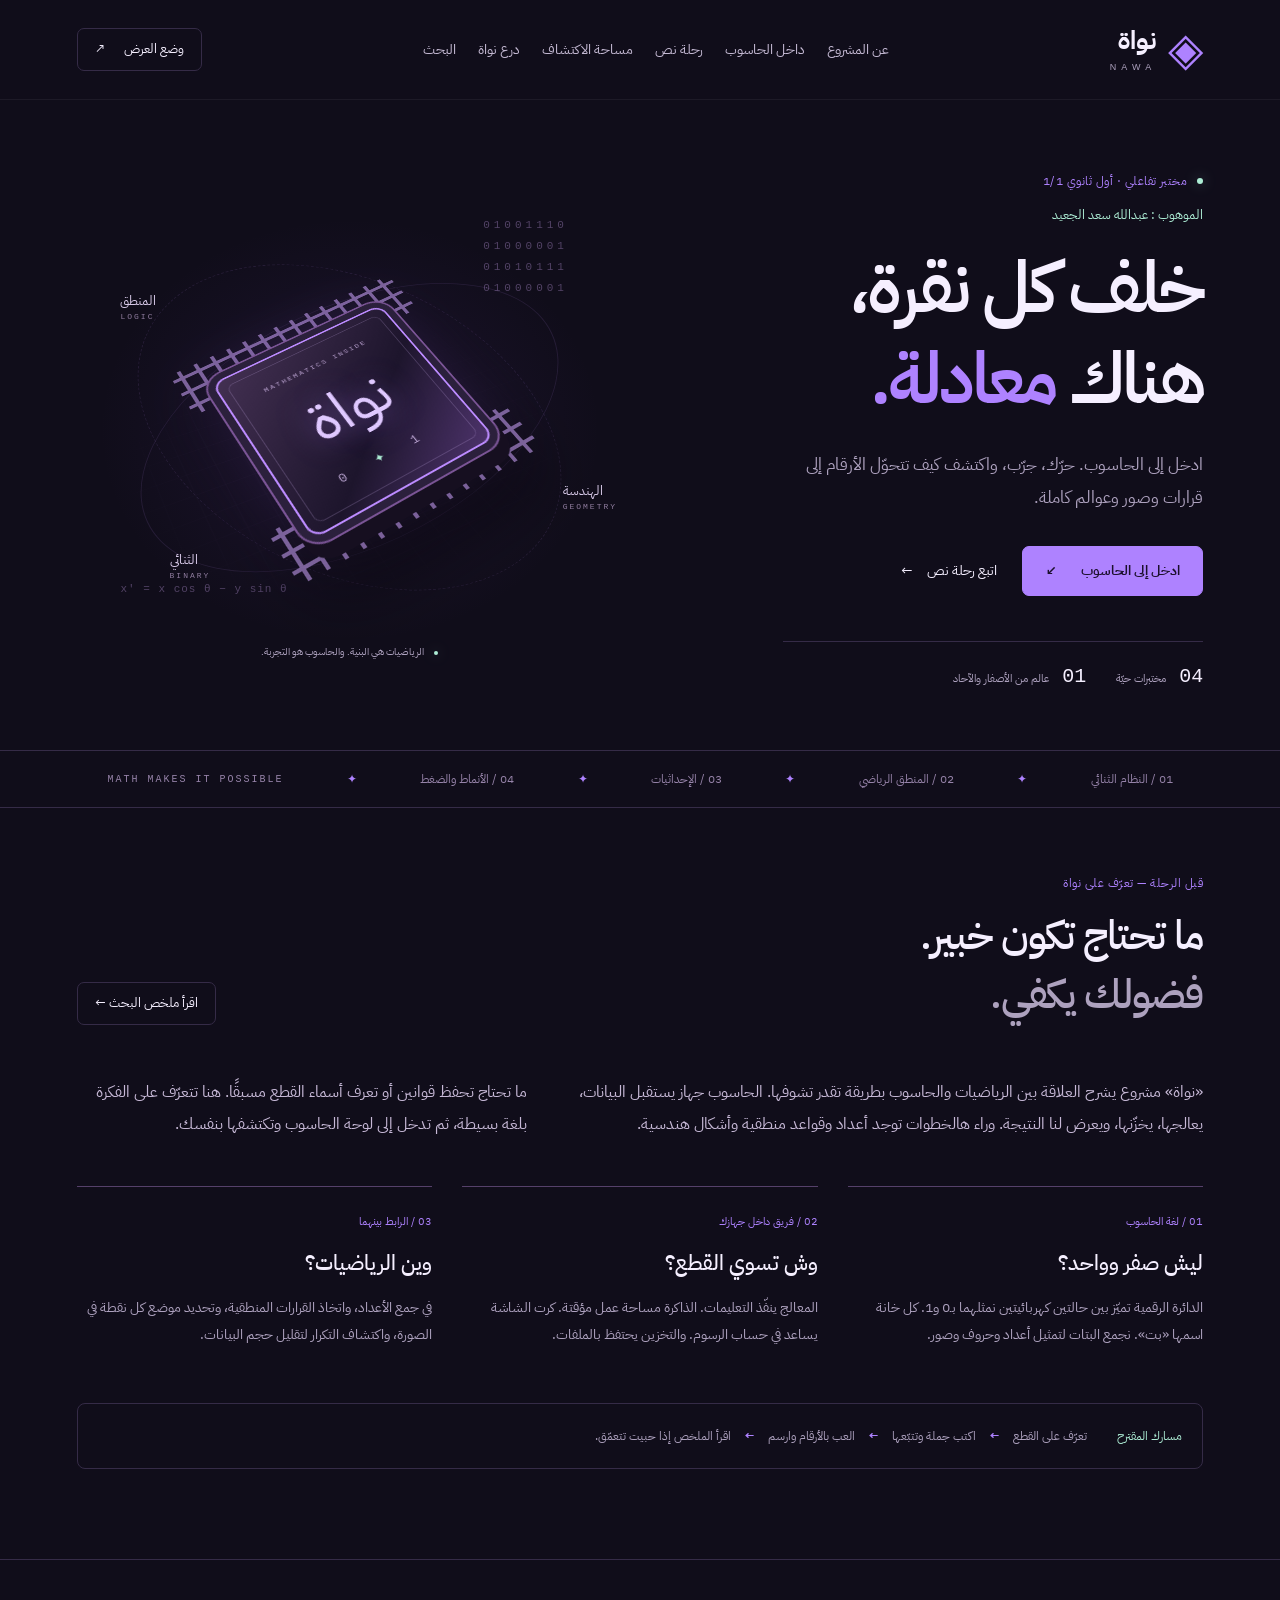
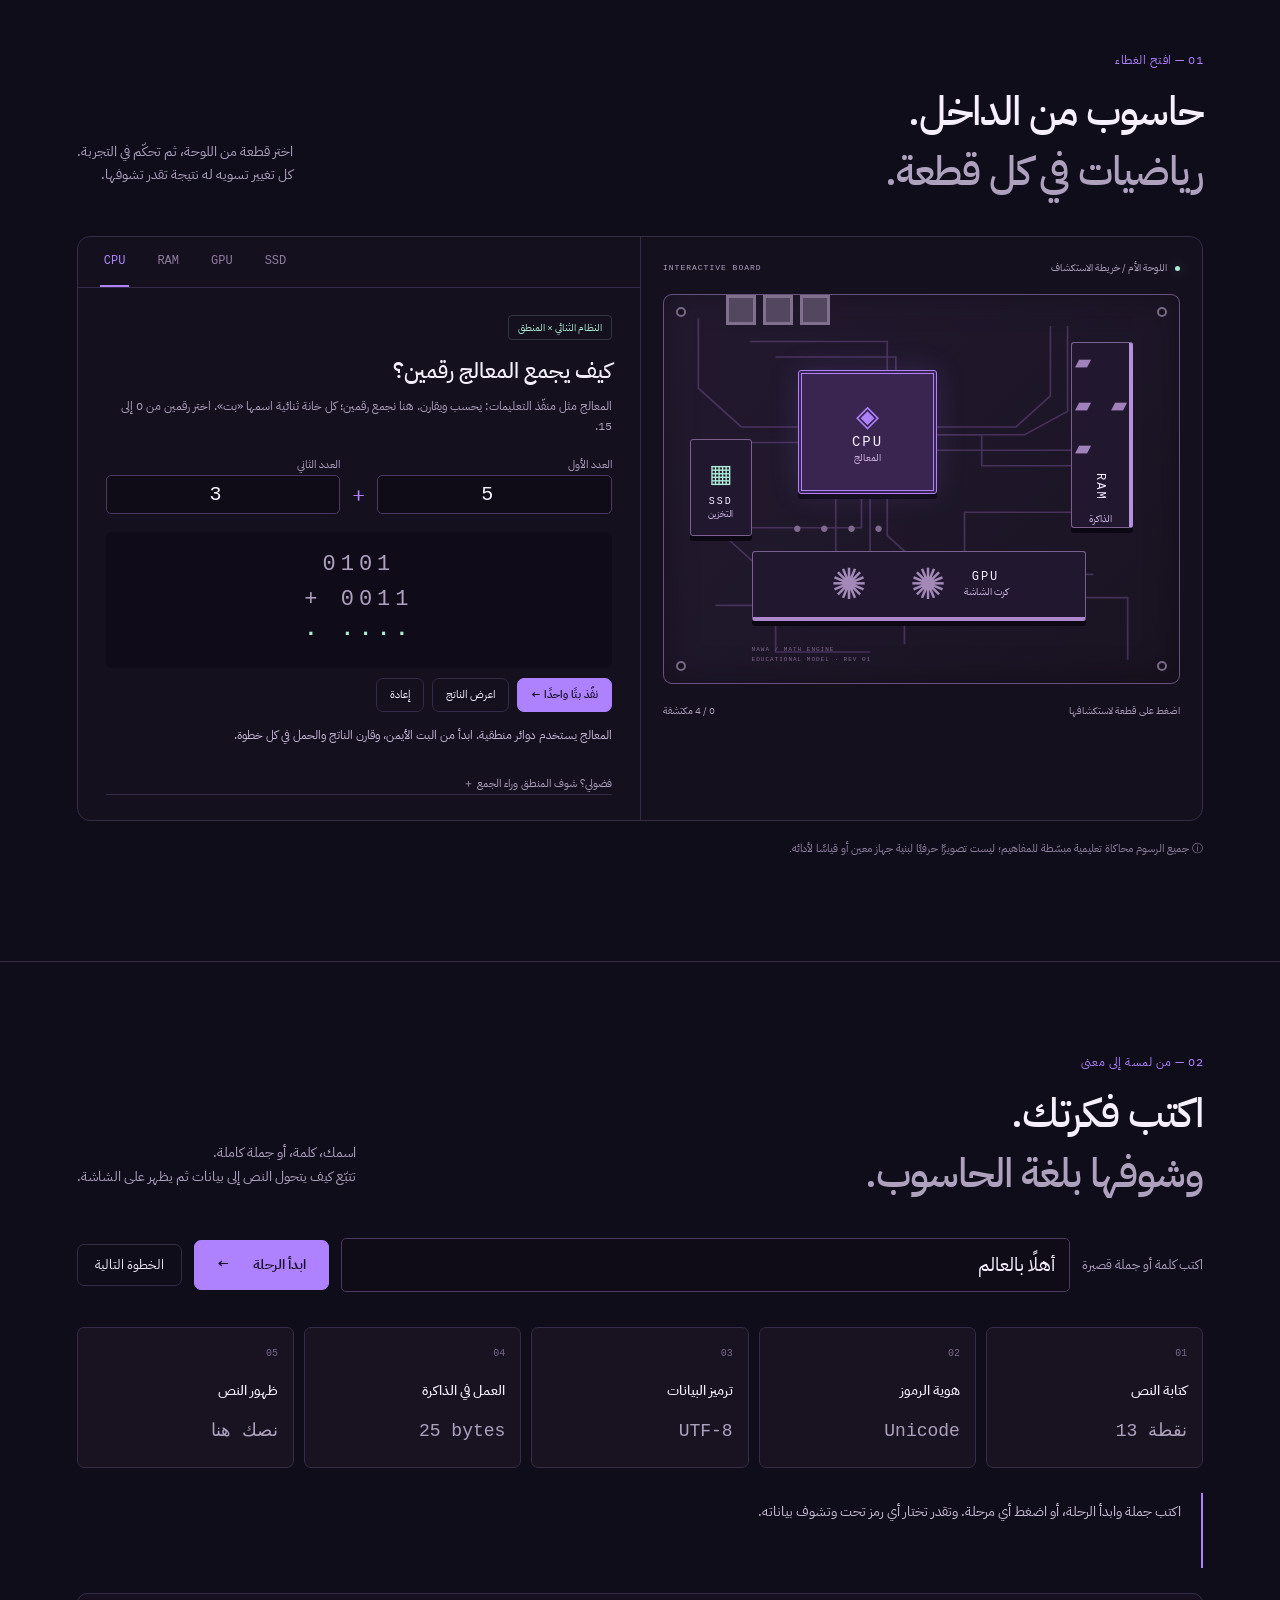
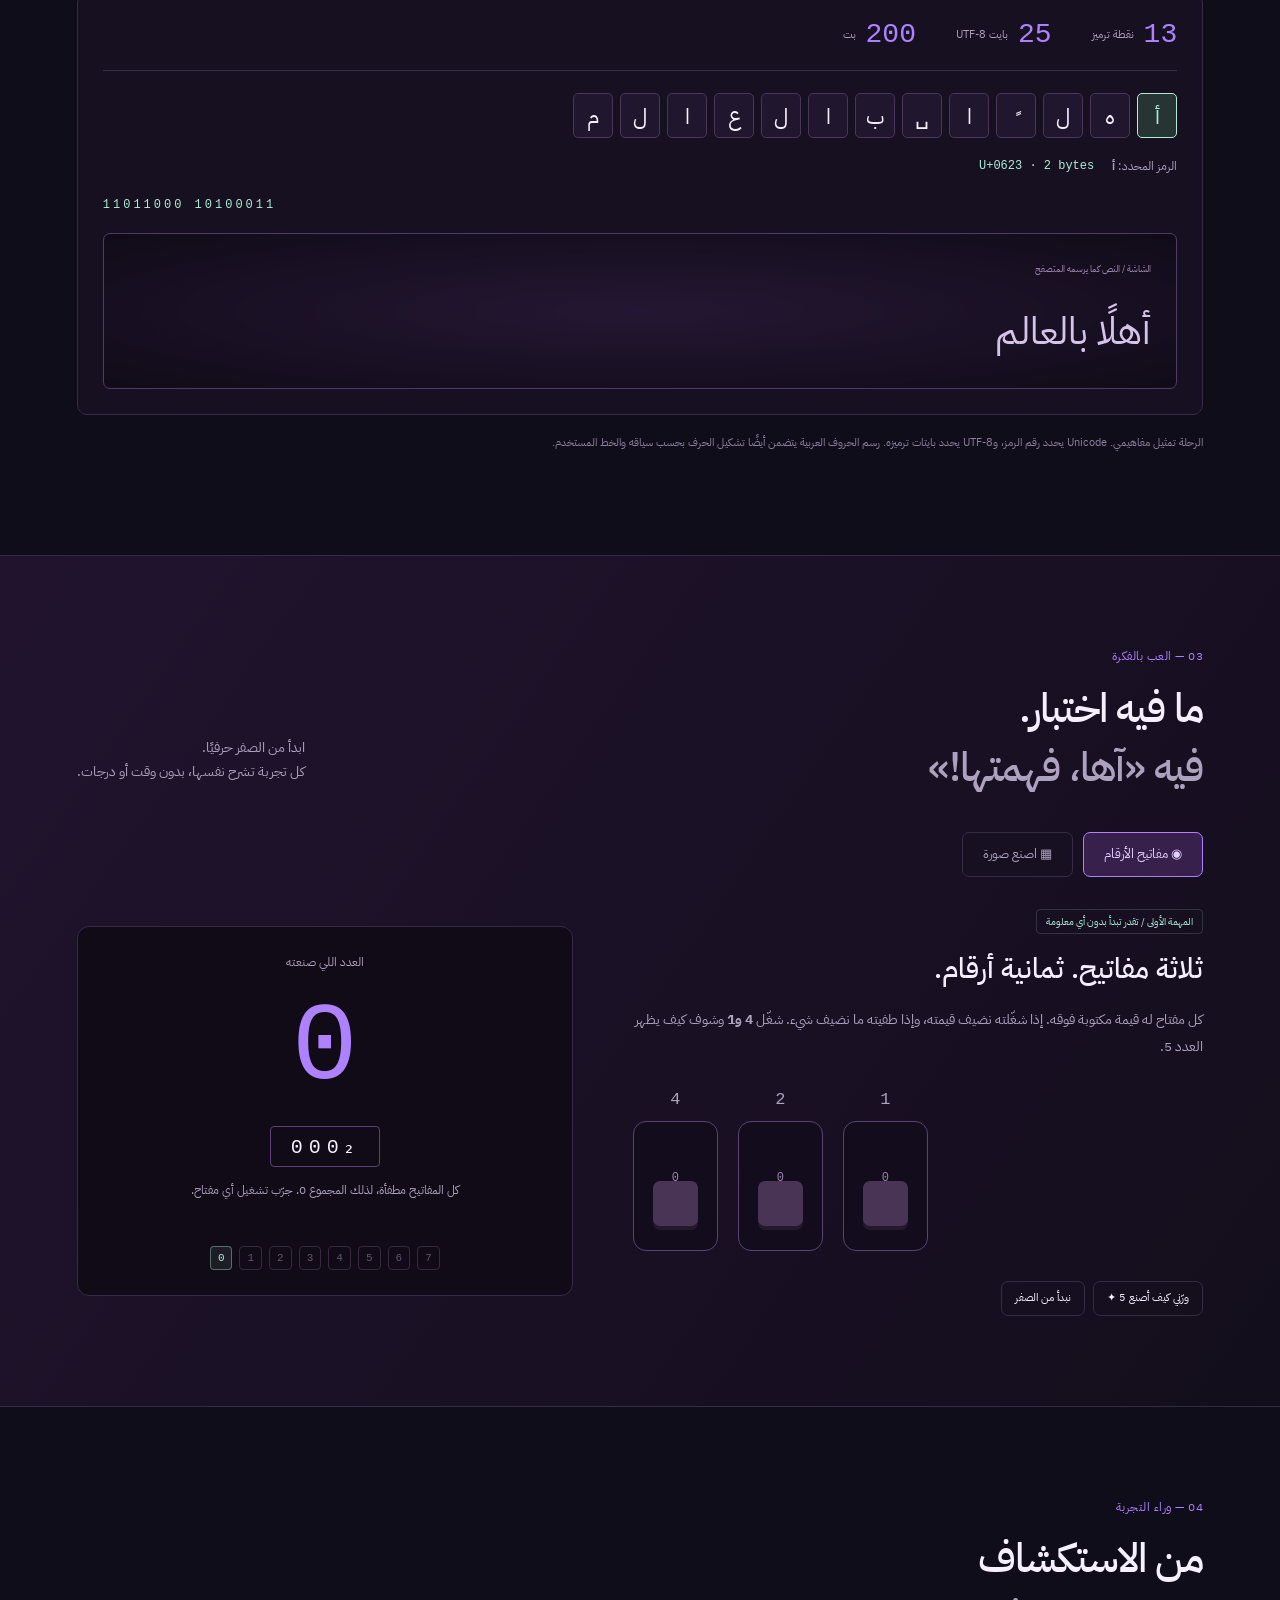
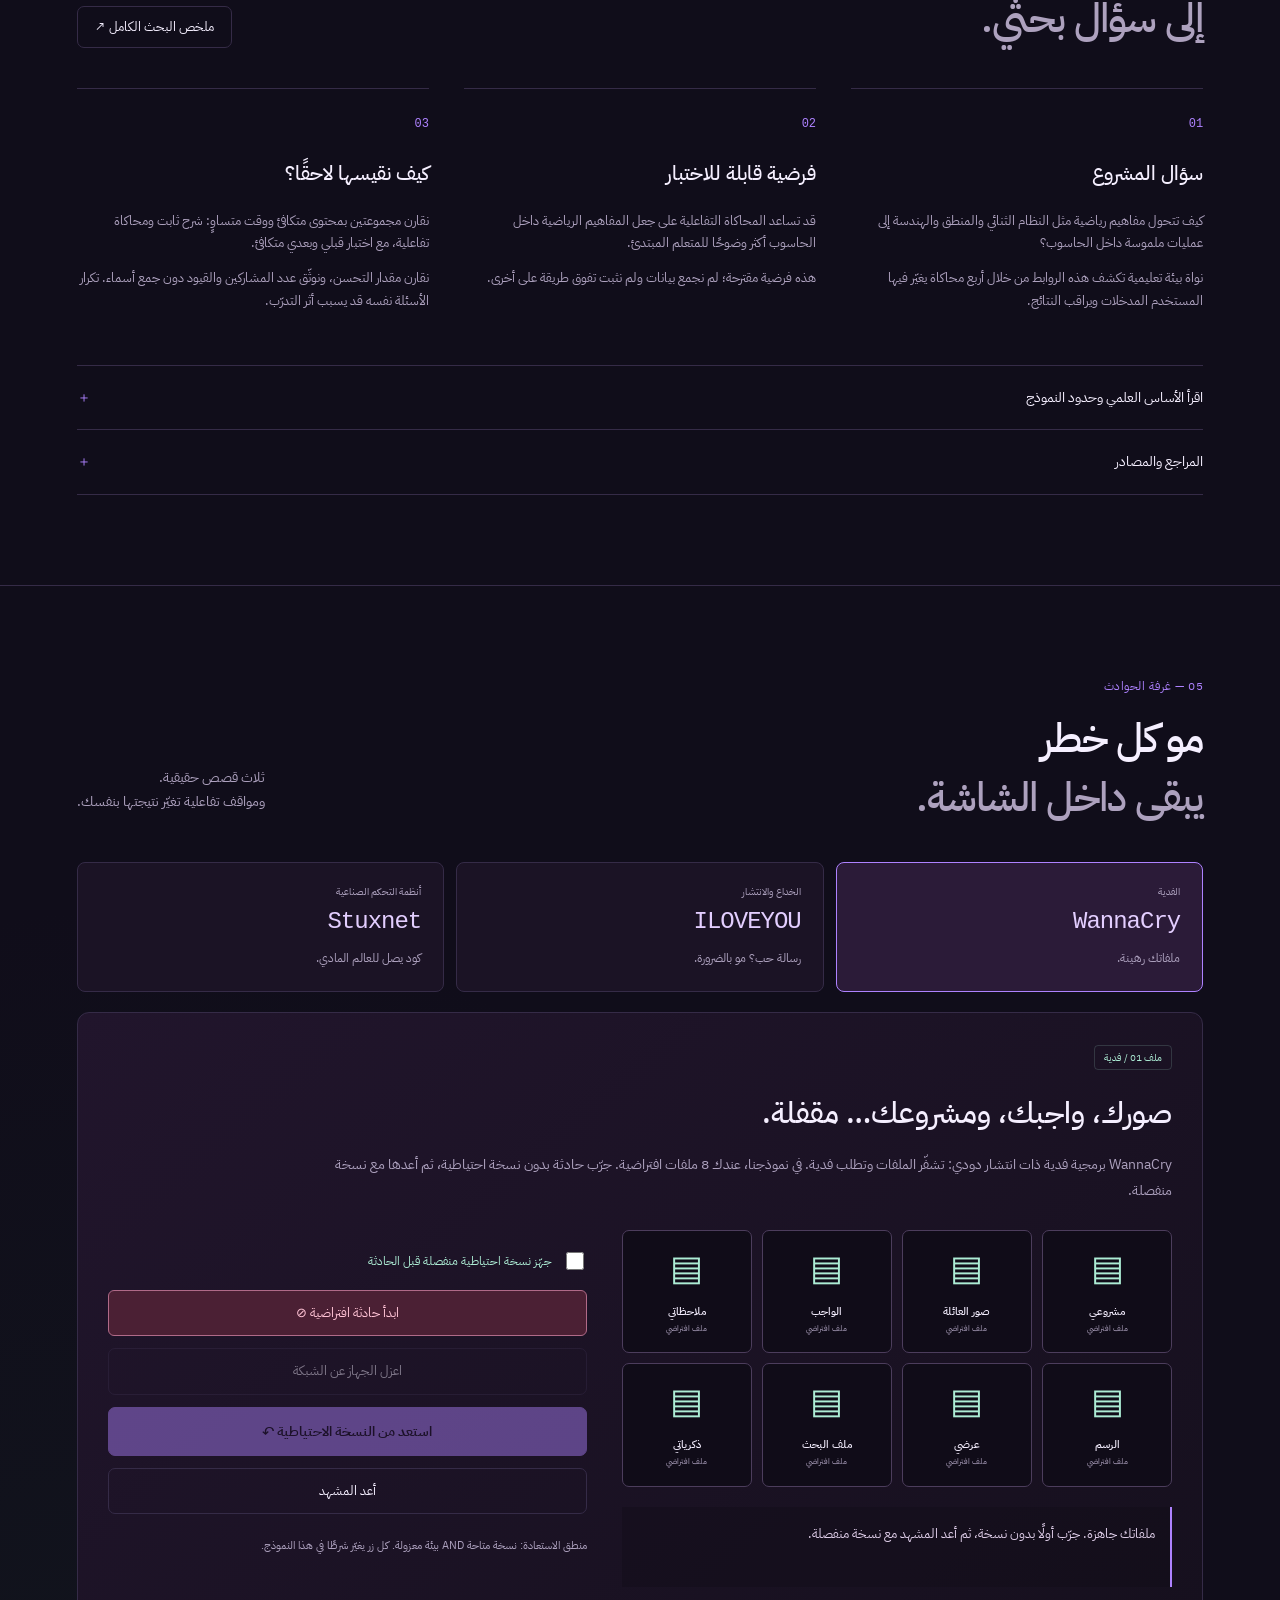
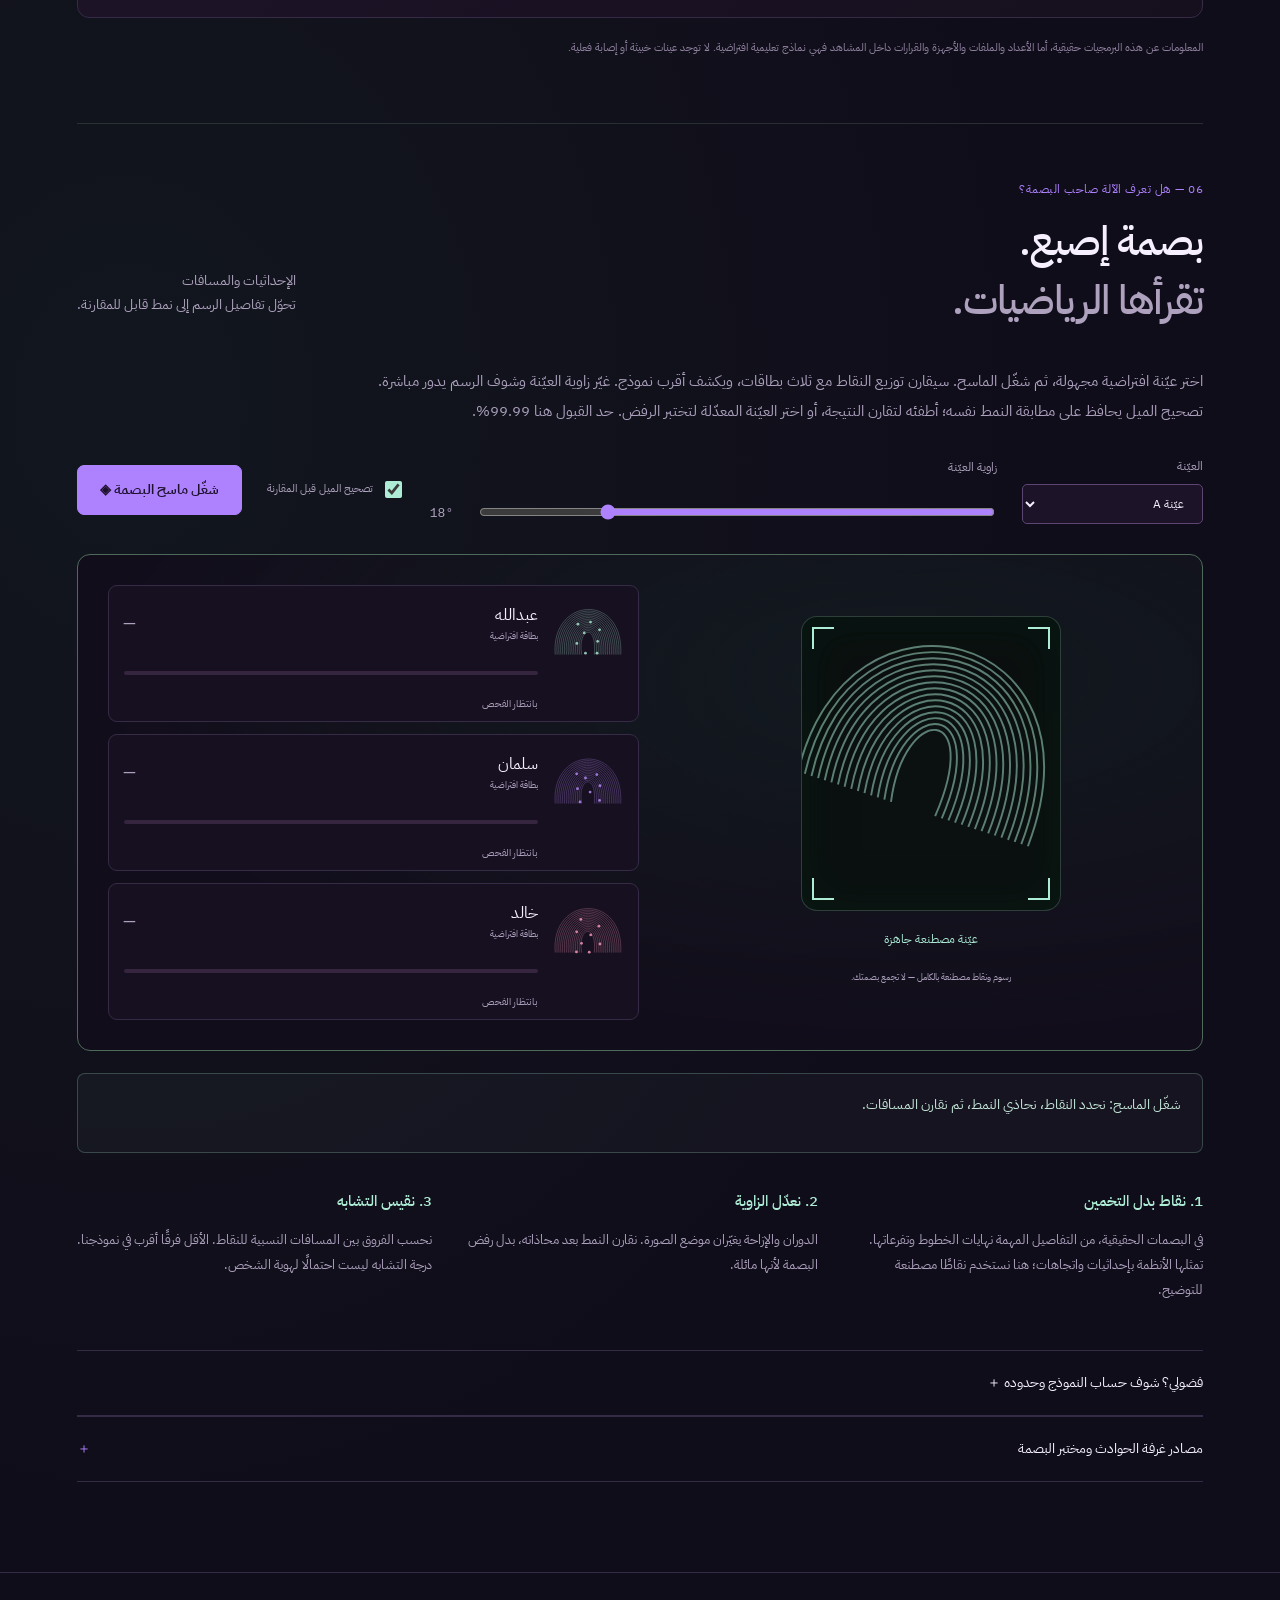
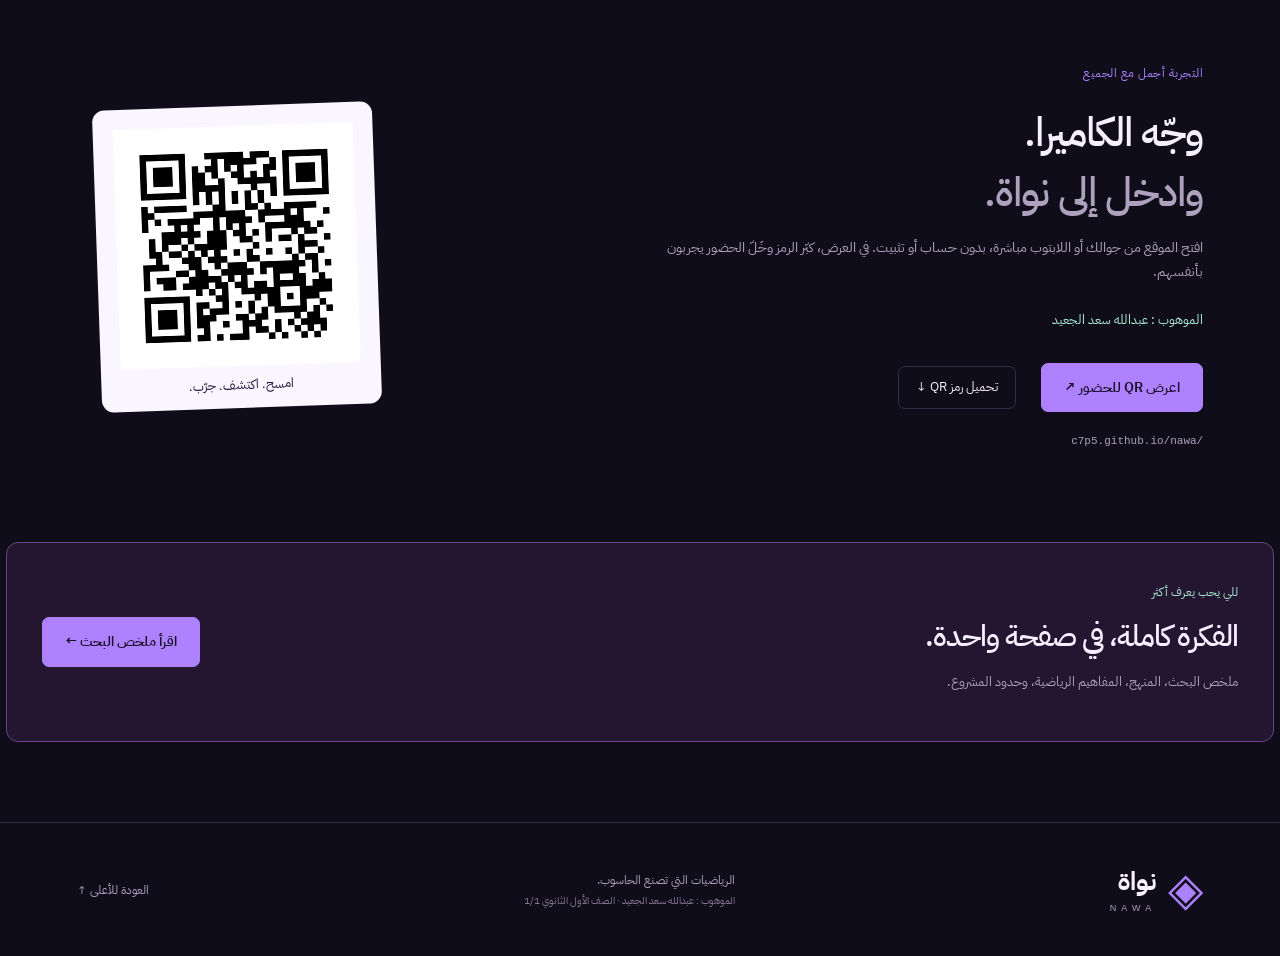
==== commit 8d84eb1c: "Add files via upload" ====
--- a/index.html
+++ b/index.html
@@ -19,4 +19,4 @@
 <div class="bio-lab" id="biometric"><div class="section-heading"><div><div class="eyebrow">06 — هل تعرف الآلة صاحب البصمة؟</div><h2>بصمة إصبع.<br><span>تقرأها الرياضيات.</span></h2></div><p>الإحداثيات والمسافات<br>تحوّل تفاصيل الرسم إلى نمط قابل للمقارنة.</p></div><p class="bio-intro">اختر عيّنة افتراضية مجهولة، ثم شغّل الماسح. سيقارن توزيع النقاط مع ثلاث بطاقات، ويكشف أقرب نموذج. غيّر زاوية العيّنة وشوف الرسم يدور مباشرة. تصحيح الميل يحافظ على مطابقة النمط نفسه؛ أطفئه لتقارن النتيجة، أو اختر العيّنة المعدّلة لتختبر الرفض. حد القبول هنا 99.99%.</p><div class="bio-controls"><label>العيّنة<select id="bio-sample"><option value="0">عيّنة A</option><option value="1">عيّنة B</option><option value="2">عيّنة C</option><option value="3">عيّنة غير مسجّلة</option><option value="4">عيّنة A معدّلة — اختبر الرفض</option></select></label><label class="bio-angle">زاوية العيّنة<input type="range" id="bio-angle" min="-35" max="35" value="18"><output id="bio-angle-value">18°</output></label><label class="bio-align"><input type="checkbox" id="bio-align" checked> تصحيح الميل قبل المقارنة</label><button class="primary" id="bio-scan">شغّل ماسح البصمة ◈</button></div><div class="bio-stage"><div class="bio-sample"><div class="scanner-frame" id="scanner-frame"><div id="sample-print"></div><div class="scan-beam"></div><span class="scanner-corner tl"></span><span class="scanner-corner tr"></span><span class="scanner-corner bl"></span><span class="scanner-corner br"></span></div><p id="bio-scan-state">جاهز لمسح عيّنة افتراضية</p><small>رسوم ونقاط مصطنعة بالكامل — لا تجمع بصمتك.</small></div><div class="bio-matches" id="bio-matches"></div></div><div class="bio-verdict" id="bio-verdict" aria-live="polite">شغّل الماسح لمتابعة المحاذاة والمقارنة، ثم اكتشف صاحب أقرب بطاقة.</div><div class="bio-math"><div><b>1. نقاط بدل التخمين</b><p>في البصمات الحقيقية، من التفاصيل المهمة نهايات الخطوط وتفرعاتها. تمثلها الأنظمة بإحداثيات واتجاهات؛ هنا نستخدم نقاطًا مصطنعة للتوضيح.</p></div><div><b>2. نعدّل الزاوية</b><p>الدوران والإزاحة يغيّران موضع الصورة. نقارن النمط بعد محاذاته، بدل رفض البصمة لأنها مائلة.</p></div><div><b>3. نقيس التشابه</b><p>نحسب الفروق بين المسافات النسبية للنقاط. الأقل فرقًا أقرب في نموذجنا. درجة التشابه ليست احتمالًا لهوية الشخص.</p></div></div><details><summary>فضولي؟ شوف حساب النموذج وحدوده ＋</summary><div class="details-content"><p>نطرح مركز النقاط لتصحيح الإزاحة، ونقسم على متوسط البعد عن المركز لتقريب الحجم. نجرب زوايا محاذاة، ونحسب متوسط المسافة الإقليدية بين النقاط ذات الترتيب نفسه، ونختار أقل خطأ. حد 99.99% اختيار صارم لهذه التجربة فقط، وليس معيارًا علميًا لتحديد هوية الأشخاص؛ الدرجة الأقل تعني عدم قبول المطابقة في النموذج، ولا تثبت وحدها أن الشخص مختلف. نفترض أن ترتيب النقاط متناظر بين النماذج، وهو تبسيط كبير؛ الأنظمة الحقيقية تستخرج السمات وتبحث عن التناظر وتقيس الجودة وتُقيّم أخطاء القبول والرفض.</p><div class="formula">d = √((x₂ − x₁)² + (y₂ − y₁)²)<br>Similarity = max(0, 100 × (1 − mean aligned distance))</div><p>الرسوم ليست بصمات بيومترية صالحة، والنقاط لا تُستخرج من صورة إصبع. نسبة التشابه مقياس توضيحي، لا دليل هوية ولا ضمان تفرّد أو دقة. هذه بصمة إصبع افتراضية؛ تختلف عن البصمة الرقمية للملف وعن تتبّع الأشخاص عبر الإنترنت.</p></div></details></div>
 <details><summary>مصادر غرفة الحوادث ومختبر البصمة <span>＋</span></summary><div class="source-links"><a href="https://learn.microsoft.com/en-us/defender-endpoint/malware/worms-malware" target="_blank" rel="noopener">Microsoft — WannaCrypt والديدان ↗</a><a href="https://www.microsoft.com/en-us/wdsi/threats/malware-encyclopedia-description?Name=Worm:VBS/LoveLetter.B" target="_blank" rel="noopener">Microsoft — LoveLetter وILOVEYOU ↗</a><a href="https://www.enisa.europa.eu/news/enisa-news/stuxnet-analysis" target="_blank" rel="noopener">ENISA — تحليل Stuxnet وأنظمة التحكم ↗</a><a href="https://tsapps.nist.gov/trainingtool/FundamentalAFISSearching/MarkingMinutiae.html" target="_blank" rel="noopener">NIST — نهايات الخطوط وتفرعاتها في البصمات ↗</a><a href="https://www.cisa.gov/stopransomware/ransomware-guide" target="_blank" rel="noopener">CISA — الوقاية والتعافي من برمجيات الفدية ↗</a></div></details></section>
 
-<section id="share" class="section share-section"><div class="share-copy"><div class="eyebrow">التجربة أجمل مع الجميع</div><h2>وجّه الكاميرا.<br><span>وادخل إلى نواة.</span></h2><p>افتح الموقع من جوالك أو اللابتوب مباشرة، بدون حساب أو تثبيت. في العرض، كبّر الرمز وخَلّ الحضور يجربون بأنفسهم.</p><p class="creator">الموهوب : عبدالله سعد الجعيد</p><div class="actions"><button class="primary" id="qr-show">اعرض QR للحضور ↗</button><a class="quiet" href="nawa-qr.png" download>تحميل رمز QR ↓</a></div><a class="site-url" href="https://absaj1432-art.github.io/nawa/">absaj1432-art.github.io/nawa/</a></div><a class="qr-preview" href="nawa-qr.png" aria-label="افتح رمز QR"><img src="nawa-qr.png" width="240" height="240" alt="رمز QR يفتح موقع نواة مباشرة"><span>امسح. اكتشف. جرّب.</span></a></section><section class="summary-cta"><div><small>للي يحب يعرف أكثر</small><h2>الفكرة كاملة، في صفحة واحدة.</h2><p>ملخص البحث، المنهج، المفاهيم الرياضية، وحدود المشروع.</p></div><a class="primary" href="summary.html">اقرأ ملخص البحث ←</a></section><dialog id="qr-dialog"><button class="quiet" id="qr-close">إغلاق ×</button><h2>جرّب نواة بنفسك</h2><img src="nawa-qr.png" alt="رمز الدخول إلى نواة" width="420" height="420"><p>افتح كاميرا جوالك ووجّهها إلى الرمز</p><small>الموهوب : عبدالله سعد الجعيد · أول ثانوي 1/1</small></dialog></main><footer><a class="brand" href="#home"><span class="brand-icon">◈</span><strong>نواة<span>NAWA</span></strong></a><p>الرياضيات التي تصنع الحاسوب.<br><small>الموهوب : عبدالله سعد الجعيد · الصف الأول الثانوي 1/1</small></p><a href="#home">العودة للأعلى ↑</a></footer><div id="toast" role="status"></div><script src="app.js"></script><script src="cyber.js"></script></body></html>
+<section id="share" class="section share-section"><div class="share-copy"><div class="eyebrow">التجربة أجمل مع الجميع</div><h2>وجّه الكاميرا.<br><span>وادخل إلى نواة.</span></h2><p>افتح الموقع من جوالك أو اللابتوب مباشرة، بدون حساب أو تثبيت. في العرض، كبّر الرمز وخَلّ الحضور يجربون بأنفسهم.</p><p class="creator">الموهوب : عبدالله سعد الجعيد</p><div class="actions"><button class="primary" id="qr-show">اعرض QR للحضور ↗</button><a class="quiet" href="nawa-qr.png" download>تحميل رمز QR ↓</a></div><a class="site-url" href="https://c7p5.github.io/nawa/">c7p5.github.io/nawa/</a></div><a class="qr-preview" href="nawa-qr.png" aria-label="افتح رمز QR"><img src="nawa-qr.png" width="240" height="240" alt="رمز QR يفتح موقع نواة مباشرة"><span>امسح. اكتشف. جرّب.</span></a></section><section class="summary-cta"><div><small>للي يحب يعرف أكثر</small><h2>الفكرة كاملة، في صفحة واحدة.</h2><p>ملخص البحث، المنهج، المفاهيم الرياضية، وحدود المشروع.</p></div><a class="primary" href="summary.html">اقرأ ملخص البحث ←</a></section><dialog id="qr-dialog"><button class="quiet" id="qr-close">إغلاق ×</button><h2>جرّب نواة بنفسك</h2><img src="nawa-qr.png" alt="رمز الدخول إلى نواة" width="420" height="420"><p>افتح كاميرا جوالك ووجّهها إلى الرمز</p><small>الموهوب : عبدالله سعد الجعيد · أول ثانوي 1/1</small></dialog></main><footer><a class="brand" href="#home"><span class="brand-icon">◈</span><strong>نواة<span>NAWA</span></strong></a><p>الرياضيات التي تصنع الحاسوب.<br><small>الموهوب : عبدالله سعد الجعيد · الصف الأول الثانوي 1/1</small></p><a href="#home">العودة للأعلى ↑</a></footer><div id="toast" role="status"></div><script src="app.js"></script><script src="cyber.js"></script></body></html>
